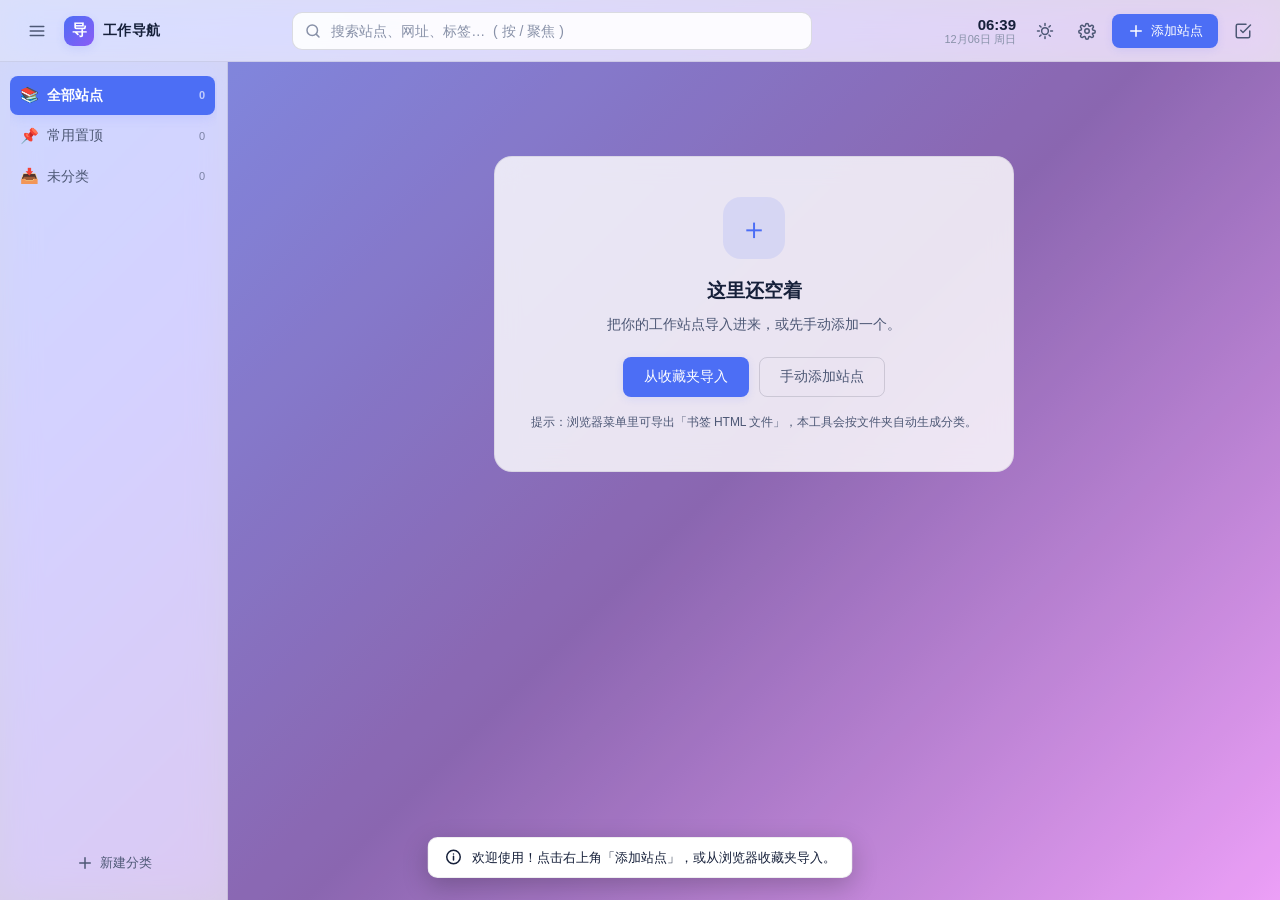
==== index.html @ 8927695c "Initial commit: 工作导航 v1.1（拖拽排序 / 标签 / 多选 / 回收站 / 只读快照 / 背景轮播）" ====
<!DOCTYPE html>
<html data-theme="light" lang="zh-CN">
<head>
<meta charset="UTF-8">
<meta content="width=device-width, initial-scale=1.0" name="viewport">
<meta content="工作导航 · 纯本地的个人工作网址导航页：卡片式收藏、收藏夹导入、拼音搜索、自定义壁纸，数据只存在你自己的浏览器里。" name="description">
<meta content="#667eea" name="theme-color">
<meta content="website" property="og:type">
<meta content="工作导航 · 你的工作站点桌面" property="og:title">
<meta content="把 OA、GitLab、监控大盘、内部 Wiki 收进一个页面，支持收藏夹导入、拼音搜索与自定义壁纸。" property="og:description">
<meta content="summary" name="twitter:card">
<link href="assets/favicon.svg" rel="icon" type="image/svg+xml">
<link href="assets/favicon.svg" rel="apple-touch-icon">
<link href="manifest.webmanifest" rel="manifest">
<title>工作导航</title>
<link href="assets/css/base.css" rel="stylesheet">
<link href="assets/css/layout.css" rel="stylesheet">
<link href="assets/css/components.css" rel="stylesheet">
</head>
<body>

<!-- ===== 背景层 ===== -->
<div class="bg-layer" id="bgLayer">
  <div class="bg-overlay" id="bgOverlay"></div>
</div>

<!-- ===== 顶栏 ===== -->
<header class="topbar">
  <div class="topbar-left">
    <button aria-label="展开分类" class="icon-btn only-mobile" id="btnSidebarToggle" title="展开分类">
      <svg class="ico" viewBox="0 0 24 24"><path d="M3 6h18M3 12h18M3 18h18"/></svg>
    </button>
    <div class="brand">
      <span class="brand-mark">导</span>
      <span class="brand-text">工作导航</span>
    </div>
  </div>

  <div class="topbar-center">
    <div class="search-wrap">
      <svg class="ico search-ico" viewBox="0 0 24 24"><circle cx="11" cy="11" r="7"/><path d="M20 20l-3.5-3.5"/></svg>
      <input autocomplete="off" class="search-input" id="searchInput" placeholder="搜索站点、网址、标签…  ( 按 / 聚焦 )" spellcheck="false" type="text">
      <button class="icon-btn search-clear" hidden id="btnSearchClear" title="清空">
        <svg class="ico" viewBox="0 0 24 24"><path d="M6 6l12 12M18 6L6 18"/></svg>
      </button>
    </div>
  </div>

  <div class="topbar-right">
    <div class="clock" id="clock" title="当前时间">
      <span class="clock-time" id="clockTime">--:--</span>
      <span class="clock-date" id="clockDate">----</span>
    </div>
    <button class="icon-btn" id="btnTheme" title="切换主题">
      <svg class="ico ico-sun" viewBox="0 0 24 24"><circle cx="12" cy="12" r="4.5"/><path d="M12 2v2.5M12 19.5V22M2 12h2.5M19.5 12H22M4.9 4.9l1.8 1.8M17.3 17.3l1.8 1.8M19.1 4.9l-1.8 1.8M6.7 17.3l-1.8 1.8"/></svg>
      <svg class="ico ico-moon" viewBox="0 0 24 24"><path d="M20 14.5A8.5 8.5 0 0 1 9.5 4a8.5 8.5 0 1 0 10.5 10.5z"/></svg>
    </button>
    <button class="icon-btn" id="btnSettings" title="设置">
      <svg class="ico" viewBox="0 0 24 24"><circle cx="12" cy="12" r="3"/><path d="M19.4 15a1.7 1.7 0 0 0 .3 1.9l.1.1a2 2 0 1 1-2.8 2.8l-.1-.1a1.7 1.7 0 0 0-2.9 1.2 2 2 0 1 1-4 0 1.7 1.7 0 0 0-2.9-1.2l-.1.1a2 2 0 1 1-2.8-2.8l.1-.1A1.7 1.7 0 0 0 3 15a2 2 0 1 1 0-4 1.7 1.7 0 0 0 1.2-2.9l-.1-.1a2 2 0 1 1 2.8-2.8l.1.1A1.7 1.7 0 0 0 10 4.1a2 2 0 1 1 4 0 1.7 1.7 0 0 0 2.9 1.2l.1-.1a2 2 0 1 1 2.8 2.8l-.1.1A1.7 1.7 0 0 0 21 11a2 2 0 1 1 0 4z"/></svg>
    </button>
    <button class="btn btn-primary" id="btnAddSite">
      <svg class="ico" viewBox="0 0 24 24"><path d="M12 5v14M5 12h14"/></svg>
      <span>添加站点</span>
    </button>
    <button class="icon-btn" id="btnSelectMode" title="多选 / 批量操作">
      <svg class="ico" viewBox="0 0 24 24"><path d="M9 11l3 3L22 4"/><path d="M21 12v7a2 2 0 0 1-2 2H5a2 2 0 0 1-2-2V5a2 2 0 0 1 2-2h11"/></svg>
    </button>
    <span class="readonly-badge" hidden id="readonlyBadge">只读快照</span>
  </div>
</header>

<!-- ===== 主体 ===== -->
<div class="shell">
  <aside class="sidebar" id="sidebar">
    <nav class="cat-list" id="catList"></nav>
    <div class="sidebar-foot">
      <button class="btn btn-ghost btn-block" id="btnAddCategory">
        <svg class="ico" viewBox="0 0 24 24"><path d="M12 5v14M5 12h14"/></svg>
        <span>新建分类</span>
      </button>
    </div>
  </aside>

  <div class="sidebar-mask" hidden id="sidebarMask"></div>

  <main class="content" id="content">
    <div class="board" id="board"></div>
    <div class="empty-state" hidden id="emptyState">
      <div class="empty-illus">＋</div>
      <h2>这里还空着</h2>
      <p>把你的工作站点导入进来，或先手动添加一个。</p>
      <div class="empty-actions">
        <button class="btn btn-primary btn-lg" id="btnEmptyImport">从收藏夹导入</button>
        <button class="btn btn-outline btn-lg" id="btnEmptyAdd">手动添加站点</button>
      </div>
      <p class="empty-tip">提示：浏览器菜单里可导出「书签 HTML 文件」，本工具会按文件夹自动生成分类。</p>
    </div>
  </main>
</div>

<!-- ===== 站点编辑弹窗 ===== -->
<div class="modal" hidden id="siteModal">
  <div class="modal-mask" data-close></div>
  <div class="modal-panel">
    <div class="modal-head">
      <h3 id="siteModalTitle">添加站点</h3>
      <button class="icon-btn" data-close title="关闭">
        <svg class="ico" viewBox="0 0 24 24"><path d="M6 6l12 12M18 6L6 18"/></svg>
      </button>
    </div>
    <div class="modal-body">
      <form class="form" id="siteForm" novalidate>
        <input id="fSiteId" type="hidden">
        <div class="form-row">
          <label class="field">
            <span class="field-label">站点名称 <b class="req">*</b></span>
            <input autocomplete="off" id="fName" maxlength="30" placeholder="例如：公司 OA" type="text">
            <span class="field-err" id="errName"></span>
          </label>
        </div>
        <div class="form-row">
          <label class="field">
            <span class="field-label">网址 <b class="req">*</b></span>
            <input autocomplete="off" id="fUrl" placeholder="https://oa.example.com" spellcheck="false" type="text">
            <span class="field-err" id="errUrl"></span>
          </label>
        </div>
        <div class="form-row form-row-2">
          <label class="field">
            <span class="field-label">归属分类</span>
            <select id="fCategory"></select>
          </label>
          <label class="field">
            <span class="field-label">打开方式</span>
            <select id="fOpenIn">
              <option value="default">跟随全局设置</option>
              <option value="new">新标签页</option>
              <option value="self">当前页</option>
            </select>
          </label>
        </div>
        <div class="form-row">
          <label class="field">
            <span class="field-label">描述 <i class="opt">(选填)</i></span>
            <input autocomplete="off" id="fDesc" maxlength="60" placeholder="一句话说明这个站点用来做什么" type="text">
          </label>
        </div>
        <div class="form-row">
          <label class="field">
            <span class="field-label">图标地址 <i class="opt">(选填，留空自动获取)</i></span>
            <input autocomplete="off" id="fIcon" placeholder="https://…/favicon.ico" spellcheck="false" type="text">
          </label>
        </div>
        <div class="form-row">
          <label class="field">
            <span class="field-label">标签 <i class="opt">(选填，逗号分隔)</i></span>
            <input autocomplete="off" id="fTags" placeholder="常用, 内网" type="text">
          </label>
        </div>
        <div class="form-row form-row-inline">
          <label class="switch">
            <input id="fPinned" type="checkbox">
            <span class="switch-track"><span class="switch-thumb"></span></span>
            <span class="switch-label">置顶显示</span>
          </label>
        </div>
      </form>

      <aside class="preview-pane">
        <div class="preview-title">实时预览</div>
        <div class="site-card is-preview" id="previewCard">
          <div class="card-icon" id="previewIcon"></div>
          <div class="card-main">
            <div class="card-name" id="previewName">站点名称</div>
            <div class="card-desc" id="previewDesc">站点描述</div>
          </div>
        </div>
      </aside>
    </div>
    <div class="modal-foot">
      <button class="btn btn-ghost" id="btnSaveAndNew">保存并继续添加</button>
      <div class="foot-right">
        <button class="btn btn-outline" data-close>取消</button>
        <button class="btn btn-primary" id="btnSaveSite">保存</button>
      </div>
    </div>
  </div>
</div>

<!-- ===== 导入向导弹窗 ===== -->
<div class="modal" hidden id="importModal">
  <div class="modal-mask" data-close></div>
  <div class="modal-panel modal-wide">
    <div class="modal-head">
      <h3>从浏览器收藏夹导入</h3>
      <button class="icon-btn" data-close title="关闭">
        <svg class="ico" viewBox="0 0 24 24"><path d="M6 6l12 12M18 6L6 18"/></svg>
      </button>
    </div>
    <div class="modal-body">
      <ol class="steps" id="importSteps">
        <li class="step is-active" data-step="1"><span class="step-no">1</span><span>选择文件</span></li>
        <li class="step" data-step="2"><span class="step-no">2</span><span>预览结果</span></li>
        <li class="step" data-step="3"><span class="step-no">3</span><span>确认导入</span></li>
      </ol>

      <!-- 步骤 1 -->
      <section class="step-pane" data-pane="1">
        <div class="dropzone" id="dropzone">
          <svg class="ico drop-ico" viewBox="0 0 24 24"><path d="M12 16V4M7 9l5-5 5 5M4 17v2a2 2 0 0 0 2 2h12a2 2 0 0 0 2-2v-2"/></svg>
          <p class="drop-title">把书签 HTML 文件拖到这里，或点击选择</p>
          <p class="drop-sub">支持 Chrome / Edge / Firefox / 360 导出的书签文件</p>
          <input accept=".html,.htm,text/html" hidden id="fileInput" type="file">
        </div>
        <details class="howto">
          <summary>各浏览器如何导出书签？</summary>
          <table class="mini-table">
            <tr><td>Chrome</td><td>书签管理器（Ctrl+Shift+O）→ 右上角 ⋮ → 导出书签</td></tr>
            <tr><td>Edge</td><td>收藏夹（Ctrl+Shift+O）→ 右上角 … → 导出收藏夹</td></tr>
            <tr><td>Firefox</td><td>书签库（Ctrl+Shift+O）→ 导入和备份 → 导出书签到 HTML</td></tr>
            <tr><td>360 浏览器</td><td>收藏夹 → 管理收藏夹 → 导出</td></tr>
          </table>
          <p class="note-warn">注：Safari 导出的为 plist 格式，暂不支持。</p>
        </details>
        <p class="note-err" hidden id="importErr"></p>
      </section>

      <!-- 步骤 2 -->
      <section class="step-pane" data-pane="2" hidden>
        <div class="stat-row" id="importStats"></div>
        <div class="tree-wrap">
          <div class="tree-head">
            <label class="check">
              <input checked id="checkAllCats" type="checkbox">
              <span>全选 / 全不选</span>
            </label>
            <span class="tree-hint">取消勾选的分类不会被导入</span>
          </div>
          <ul class="tree" id="importTree"></ul>
        </div>
      </section>

      <!-- 步骤 3 -->
      <section class="step-pane" data-pane="3" hidden>
        <div class="mode-group" id="modeGroup">
          <label class="mode-card">
            <input checked name="importMode" type="radio" value="merge">
            <div class="mode-body">
              <div class="mode-title">智能合并 <span class="badge-rec">推荐</span></div>
              <div class="mode-desc">已存在的网址跳过，新网址追加到对应分类，同名分类自动合并</div>
            </div>
          </label>
          <label class="mode-card">
            <input name="importMode" type="radio" value="newonly">
            <div class="mode-body">
              <div class="mode-title">仅新增</div>
              <div class="mode-desc">只导入本地没有的网址，不重复创建同名分类</div>
            </div>
          </label>
          <label class="mode-card is-danger">
            <input name="importMode" type="radio" value="replace">
            <div class="mode-body">
              <div class="mode-title">全量覆盖 <span class="badge-danger">高危</span></div>
              <div class="mode-desc">清空现有全部分类与站点后再导入，操作不可撤销</div>
            </div>
          </label>
        </div>
        <div class="confirm-warn" hidden id="replaceWarn">
          确定要清空当前的站点与分类吗？建议先到「设置 → 数据」导出备份。
        </div>
        <div class="stat-row result-row" hidden id="importResult"></div>
      </section>
    </div>
    <div class="modal-foot">
      <span class="foot-note" id="importFootNote"></span>
      <div class="foot-right">
        <button class="btn btn-outline" hidden id="btnImportBack">上一步</button>
        <button class="btn btn-primary" id="btnImportNext">下一步</button>
      </div>
    </div>
  </div>
</div>

<!-- ===== 设置抽屉 ===== -->
<div class="drawer" hidden id="settingsDrawer">
  <div class="drawer-mask" data-close></div>
  <aside class="drawer-panel">
    <div class="drawer-head">
      <h3>设置</h3>
      <button class="icon-btn" data-close title="关闭">
        <svg class="ico" viewBox="0 0 24 24"><path d="M6 6l12 12M18 6L6 18"/></svg>
      </button>
    </div>
    <div class="tabs" id="settingsTabs">
      <button class="tab is-active" data-tab="appearance">外观</button>
      <button class="tab" data-tab="background">背景</button>
      <button class="tab" data-tab="layout">布局</button>
      <button class="tab" data-tab="behavior">行为</button>
      <button class="tab" data-tab="data">数据</button>
    </div>
    <div class="drawer-body">

      <section class="tab-pane is-active" data-pane="appearance">
        <div class="setting-group">
          <div class="setting-title">主题模式</div>
          <div class="seg" id="segTheme">
            <button data-val="auto">跟随系统</button>
            <button data-val="light">亮色</button>
            <button data-val="dark">暗色</button>
          </div>
        </div>
      </section>

      <section class="tab-pane" data-pane="background">
        <div class="setting-group">
          <div class="setting-title">背景类型</div>
          <div class="seg seg-wrap" id="segBgType">
            <button data-val="preset">预设壁纸</button>
            <button data-val="gradient">渐变</button>
            <button data-val="color">纯色</button>
            <button data-val="upload">本地上传</button>
            <button data-val="url">图片链接</button>
            <button data-val="none">无背景</button>
          </div>
        </div>

        <div class="setting-group" id="panePreset">
          <div class="setting-title">选择壁纸</div>
          <div class="wallpaper-grid" id="wallpaperGrid"></div>
        </div>

        <div class="setting-group" hidden id="paneGradient">
          <div class="setting-title">渐变配色</div>
          <div class="preset-swatches" id="gradientSwatches"></div>
          <div class="row-2">
            <label class="field-inline"><span>起始色</span><input id="gradFrom" type="color" value="#667eea"></label>
            <label class="field-inline"><span>结束色</span><input id="gradTo" type="color" value="#764ba2"></label>
          </div>
          <label class="field"><span class="field-label">角度 <b id="gradAngleVal">135</b>°</span>
            <input id="gradAngle" max="360" min="0" type="range" value="135">
          </label>
        </div>

        <div class="setting-group" hidden id="paneColor">
          <div class="setting-title">背景颜色</div>
          <div class="preset-swatches" id="colorSwatches"></div>
          <label class="field-inline"><span>自定义</span><input id="bgColor" type="color" value="#1e1e2e"></label>
        </div>

        <div class="setting-group" hidden id="paneUpload">
          <div class="setting-title">本地图片</div>
          <p class="note-sub">图片会先在本地压缩后保存，不会上传到任何服务器。</p>
          <button class="btn btn-outline btn-block" id="btnPickImage">选择本机图片（jpg / png / webp）</button>
          <input accept="image/*" hidden id="imageInput" type="file">
          <div class="thumb-list" id="uploadedThumbs"></div>
          <p class="note-sub" id="uploadHint"></p>
        </div>

        <div class="setting-group" hidden id="paneUrl">
          <div class="setting-title">图片链接</div>
          <input class="text-input" id="bgUrl" placeholder="https://…/wallpaper.jpg" type="text">
          <button class="btn btn-outline btn-block" id="btnApplyUrl">应用这个链接</button>
          <p class="note-sub">图片由第三方提供，可能因跨域或失效而无法显示。</p>
        </div>

        <div class="setting-group">
          <div class="setting-title">显示调节</div>
          <label class="field">
            <span class="field-label">模糊程度 <b id="blurVal">0</b> px</span>
            <input id="bgBlur" max="20" min="0" type="range" value="0">
          </label>
          <label class="field">
            <span class="field-label">遮罩浓度 <b id="overlayVal">15</b>%</span>
            <input id="bgOverlayRange" max="80" min="0" type="range" value="15">
          </label>
          <label class="field">
            <span class="field-label">填充方式</span>
            <select id="bgFit">
              <option value="cover">铺满裁切 (cover)</option>
              <option value="contain">完整显示 (contain)</option>
              <option value="repeat">平铺 (repeat)</option>
            </select>
          </label>
          <label class="switch">
            <input checked id="autoThemeColor" type="checkbox">
            <span class="switch-track"><span class="switch-thumb"></span></span>
            <span class="switch-label">从背景图提取主色，用于卡片描边与按钮</span>
          </label>
        </div>

        <div class="setting-group">
          <div class="setting-title">壁纸轮播</div>
          <label class="switch">
            <input id="bgRotate" type="checkbox">
            <span class="switch-track"><span class="switch-thumb"></span></span>
            <span class="switch-label">每隔一段时间自动切换预设壁纸</span>
          </label>
          <label class="field-inline" style="margin-top:10px">
            <span>间隔</span>
            <select class="text-input" id="bgRotateMin" style="width:auto; min-width:110px">
              <option value="1">1 分钟</option>
              <option selected value="5">5 分钟</option>
              <option value="10">10 分钟</option>
              <option value="30">30 分钟</option>
              <option value="60">1 小时</option>
            </select>
          </label>
        </div>
      </section>

      <section class="tab-pane" data-pane="layout">
        <div class="setting-group">
          <div class="setting-title">排序方式</div>
          <div class="seg seg-wrap" id="segSortMode">
            <button data-val="manual">手动排序</button>
            <button data-val="name">名称</button>
            <button data-val="clicks">访问量</button>
            <button data-val="recent">最近访问</button>
          </div>
          <p class="note-sub">选「手动排序」才能拖动卡片调整顺序；其它模式按规则自动排。</p>
        </div>
        <div class="setting-group">
          <div class="setting-title">每行卡片数</div>
          <div class="seg seg-wrap" id="segColumns">
            <button data-val="auto">自动</button>
            <button data-val="3">3</button>
            <button data-val="4">4</button>
            <button data-val="5">5</button>
            <button data-val="6">6</button>
          </div>
        </div>
        <div class="setting-group">
          <div class="setting-title">卡片尺寸</div>
          <div class="seg" id="segCardSize">
            <button data-val="small">小</button>
            <button data-val="medium">中</button>
            <button data-val="large">大</button>
          </div>
        </div>
        <div class="setting-group">
          <label class="switch">
            <input checked id="showDesc" type="checkbox">
            <span class="switch-track"><span class="switch-thumb"></span></span>
            <span class="switch-label">显示站点描述</span>
          </label>
          <label class="switch" style="margin-top:10px">
            <input id="showTags" type="checkbox">
            <span class="switch-track"><span class="switch-thumb"></span></span>
            <span class="switch-label">在卡片上显示标签（点击标签即筛选）</span>
          </label>
        </div>
      </section>

      <section class="tab-pane" data-pane="behavior">
        <div class="setting-group">
          <div class="setting-title">默认打开方式</div>
          <div class="seg" id="segOpenIn">
            <button data-val="new">新标签页</button>
            <button data-val="self">当前页</button>
          </div>
        </div>
        <div class="setting-group">
          <label class="switch">
            <input checked id="showClock" type="checkbox">
            <span class="switch-track"><span class="switch-thumb"></span></span>
            <span class="switch-label">在顶栏显示时间</span>
          </label>
          <label class="switch">
            <input id="allowFaviconFetch" type="checkbox">
            <span class="switch-track"><span class="switch-thumb"></span></span>
            <span class="switch-label">联网抓取站点图标（会向第三方域名发起请求）</span>
          </label>
          <p class="note-sub">关闭时仅使用本地图标或首字母色块，保证全程离线、不外发任何数据。</p>
        </div>
        <div class="setting-group">
          <div class="setting-title">站内搜不到时，跳转搜索引擎</div>
          <label class="field-inline">
            <span>默认引擎</span>
            <select class="text-input" id="searchEngine" style="width:auto; min-width:120px">
              <option value="baidu">百度</option>
              <option value="bing">必应</option>
              <option value="google">Google</option>
            </select>
          </label>
          <p class="note-sub">只在点「没有找到匹配的站点」里的按钮时才跳转，不会自动发请求。</p>
        </div>
      </section>

      <section class="tab-pane" data-pane="data">
        <div class="setting-group">
          <div class="setting-title">备份与恢复</div>
          <p class="note-sub">数据保存在本浏览器中。清理浏览器数据、更换电脑或浏览器都会导致数据丢失，请定期导出备份。</p>
          <button class="btn btn-primary btn-block" id="btnExport">导出 JSON 备份</button>
          <button class="btn btn-outline btn-block" id="btnImportJson">导入 JSON 备份</button>
          <input accept=".json,application/json" hidden id="jsonInput" type="file">
          <button class="btn btn-outline btn-block" id="btnRollback">回滚到上一次修改前</button>
          <p class="note-sub" id="rollbackHint"></p>
        </div>
        <div class="setting-group">
          <div class="setting-title">分享给同事（只读快照）</div>
          <p class="note-sub">把当前的站点数据烤进一个独立的 HTML 文件，别人打开就能看，但改不了。适合发到群里或放进共享盘。</p>
          <button class="btn btn-primary btn-block" id="btnSnapshot">导出只读快照 HTML</button>
        </div>
        <div class="setting-group">
          <div class="setting-title">统计</div>
          <div class="stat-mini" id="dataStats"></div>
          <button class="btn btn-outline btn-block" id="btnStats" style="margin-top:10px">查看访问统计</button>
        </div>
        <div class="setting-group">
          <div class="setting-title">回收站</div>
          <p class="note-sub" id="trashHint">回收站是空的。</p>
          <div class="trash-list" id="trashList"></div>
          <button class="btn btn-outline btn-block" id="btnEmptyTrash" style="margin-top:10px">清空回收站</button>
        </div>
        <div class="setting-group is-danger">
          <div class="setting-title">危险操作</div>
          <button class="btn btn-danger btn-block" id="btnClearAll">清空所有数据</button>
        </div>
      </section>

    </div>
  </aside>
</div>

<!-- ===== 右键菜单 ===== -->
<div class="context-menu" hidden id="contextMenu">
  <button data-act="open">打开</button>
  <button data-act="opennew">在新标签页打开</button>
  <button data-act="copy">复制链接</button>
  <button data-act="pin">置顶 / 取消置顶</button>
  <button data-act="edit">编辑</button>
  <button class="is-danger" data-act="delete">删除</button>
</div>

<!-- ===== 确认对话框 ===== -->
<div class="modal" hidden id="confirmModal">
  <div class="modal-mask" data-close></div>
  <div class="modal-panel modal-sm">
    <div class="modal-head"><h3 id="confirmTitle">确认操作</h3></div>
    <div class="modal-body"><p class="confirm-text" id="confirmText"></p></div>
    <div class="modal-foot">
      <div class="foot-right">
        <button class="btn btn-outline" data-close>取消</button>
        <button class="btn btn-danger" id="confirmOk">确定</button>
      </div>
    </div>
  </div>
</div>

<!-- ===== 访问统计 ===== -->
<div class="modal" hidden id="statsModal">
  <div class="modal-mask" data-close></div>
  <div class="modal-panel modal-wide">
    <div class="modal-head">
      <h3>访问统计</h3>
      <button class="icon-btn" data-close title="关闭">
        <svg class="ico" viewBox="0 0 24 24"><path d="M6 6l12 12M18 6L6 18"/></svg>
      </button>
    </div>
    <div class="modal-body">
      <div id="statsPanel"></div>
    </div>
  </div>
</div>

<!-- ===== 多选工具条 ===== -->
<div class="select-bar" hidden id="selectBar">
  <span class="sel-count" id="selCount">已选 0 个</span>
  <button class="btn btn-ghost btn-sm" id="selAll">全选</button>
  <select class="text-input select-sm" id="selCategory"></select>
  <button class="btn btn-ghost btn-sm" id="selMove">移动</button>
  <button class="btn btn-ghost btn-sm" id="selPin">置顶</button>
  <button class="btn btn-ghost btn-sm is-danger" id="selDelete">删除</button>
  <button class="btn btn-outline btn-sm" id="selExit">退出</button>
</div>

<!-- ===== Toast ===== -->
<div class="toast-wrap" id="toastWrap"></div>

<script defer src="assets/js/utils.js"></script>
<script defer src="assets/js/storage.js"></script>
<script defer src="assets/js/store.js"></script>
<script defer src="assets/js/pinyin.js"></script>
<script defer src="assets/js/background.js"></script>
<script defer src="assets/js/bookmark.js"></script>
<script defer src="assets/js/render.js"></script>
<script defer src="assets/js/app.js"></script>
</body>
</html>
---- assets/css/base.css ----
/* ============================================================
   base.css — 变量体系 / 主题 / 重置
   ============================================================ */

/* ---------- 亮色主题（默认） ---------- */
:root {
  --bg: #f4f6fb;
  --bg-elevated: #ffffff;

  --card-bg: rgba(255, 255, 255, 0.82);
  --card-bg-hover: rgba(255, 255, 255, 0.95);
  --card-border: rgba(15, 23, 42, 0.07);
  --card-border-hover: rgba(76, 110, 245, 0.35);
  --card-shadow: 0 4px 16px rgba(15, 23, 42, 0.07);
  --card-shadow-hover: 0 10px 28px rgba(15, 23, 42, 0.13);

  --sidebar-bg: rgba(255, 255, 255, 0.66);
  --topbar-bg: rgba(255, 255, 255, 0.72);

  --text: #16203a;
  --text-2: #4d5875;
  --text-3: #8891a8;

  --accent: #4c6ef5;
  --accent-soft: rgba(76, 110, 245, 0.12);
  --accent-text: #ffffff;

  --danger: #e5484d;
  --danger-soft: rgba(229, 72, 77, 0.1);
  --success: #30a46c;
  --warn: #d97706;
  --warn-soft: rgba(217, 119, 6, 0.1);

  --divider: rgba(15, 23, 42, 0.08);
  --input-bg: rgba(255, 255, 255, 0.9);
  --input-border: rgba(15, 23, 42, 0.14);

  --overlay-color: 255, 255, 255;
  --blur-amount: 12px;

  --r-card: 12px;
  --r-btn: 8px;
  --r-sm: 6px;

  --sp: 8px;
  --topbar-h: 62px;
  --sidebar-w: 228px;

  --ease: cubic-bezier(0.4, 0, 0.2, 1);
  --trans: all 0.2s var(--ease);

  --font: -apple-system, BlinkMacSystemFont, "Segoe UI", "PingFang SC",
    "Hiragino Sans GB", "Microsoft YaHei", "Helvetica Neue", Arial, sans-serif;
}

/* ---------- 暗色主题 ---------- */
[data-theme="dark"] {
  --bg: #0f1424;
  --bg-elevated: #1a2135;

  --card-bg: rgba(30, 38, 60, 0.72);
  --card-bg-hover: rgba(40, 50, 78, 0.88);
  --card-border: rgba(255, 255, 255, 0.08);
  --card-border-hover: rgba(110, 140, 255, 0.45);
  --card-shadow: 0 4px 16px rgba(0, 0, 0, 0.3);
  --card-shadow-hover: 0 10px 28px rgba(0, 0, 0, 0.45);

  --sidebar-bg: rgba(22, 29, 48, 0.7);
  --topbar-bg: rgba(18, 24, 40, 0.75);

  --text: #eef1f8;
  --text-2: #a7b0c8;
  --text-3: #6f7893;

  --accent: #6e8cff;
  --accent-soft: rgba(110, 140, 255, 0.16);
  --accent-text: #ffffff;

  --danger: #ff6b6f;
  --danger-soft: rgba(255, 107, 111, 0.14);
  --success: #4ade80;
  --warn: #fbbf24;
  --warn-soft: rgba(251, 191, 36, 0.13);

  --divider: rgba(255, 255, 255, 0.09);
  --input-bg: rgba(12, 17, 30, 0.6);
  --input-border: rgba(255, 255, 255, 0.14);

  --overlay-color: 0, 0, 0;
}

/* ---------- 重置 ---------- */
* { box-sizing: border-box; }

html, body {
  margin: 0;
  padding: 0;
  height: 100%;
}

body {
  font-family: var(--font);
  font-size: 14px;
  line-height: 1.5;
  color: var(--text);
  background: var(--bg);
  -webkit-font-smoothing: antialiased;
  overflow: hidden;
}

h1, h2, h3, h4, p, ul, ol, figure { margin: 0; padding: 0; }
ul, ol { list-style: none; }
a { color: inherit; text-decoration: none; }

button, input, select, textarea {
  font-family: inherit;
  font-size: inherit;
  color: inherit;
}

button { cursor: pointer; border: none; background: none; }

/* ---------- 图标 ---------- */
.ico {
  width: 18px;
  height: 18px;
  fill: none;
  stroke: currentColor;
  stroke-width: 2;
  stroke-linecap: round;
  stroke-linejoin: round;
  flex: none;
}

/* ---------- 滚动条 ---------- */
* {
  scrollbar-width: thin;
  scrollbar-color: var(--text-3) transparent;
}
*::-webkit-scrollbar { width: 8px; height: 8px; }
*::-webkit-scrollbar-track { background: transparent; }
*::-webkit-scrollbar-thumb {
  background: rgba(128, 128, 140, 0.35);
  border-radius: 99px;
}
*::-webkit-scrollbar-thumb:hover { background: rgba(128, 128, 140, 0.6); }

/* ---------- 通用工具类 ---------- */
[hidden] { display: none !important; }

.only-mobile { display: none; }

@media (max-width: 1023px) {
  .only-mobile { display: inline-flex; align-items: center; justify-content: center; }
}

/* 选区颜色 */
::selection { background: var(--accent-soft); }

/* 焦点可见性（键盘导航） */
:focus-visible {
  outline: 2px solid var(--accent);
  outline-offset: 2px;
  border-radius: 4px;
}
---- assets/css/layout.css ----
/* ============================================================
   layout.css — 背景层 / 顶栏 / 侧栏 / 内容区 / 卡片网格
   ============================================================ */

/* ---------- 背景层 ---------- */
.bg-layer {
  position: fixed;
  inset: 0;
  z-index: 0;
  background-color: var(--bg);
  background-size: cover;
  background-position: center;
  background-repeat: no-repeat;
  transition: opacity 0.4s var(--ease);
}

/* 模糊通过独立的伪层实现，避免影响页面内容 */
.bg-layer::before {
  content: "";
  position: absolute;
  inset: 0;
  background: inherit;
  filter: blur(var(--bg-blur, 0px));
  transform: scale(1.06); /* 消除模糊边缘白边 */
  pointer-events: none;
}

.bg-overlay {
  position: absolute;
  inset: 0;
  background: rgba(var(--overlay-color), var(--bg-overlay, 0.15));
  transition: background 0.3s var(--ease);
}

/* ---------- 顶栏 ---------- */
.topbar {
  position: relative;
  z-index: 20;
  height: var(--topbar-h);
  display: flex;
  align-items: center;
  gap: 16px;
  padding: 0 20px;
  background: var(--topbar-bg);
  backdrop-filter: blur(18px) saturate(160%);
  -webkit-backdrop-filter: blur(18px) saturate(160%);
  border-bottom: 1px solid var(--divider);
}

.topbar-left { display: flex; align-items: center; gap: 10px; flex: none; }
.topbar-center { flex: 1; display: flex; justify-content: center; min-width: 0; }
.topbar-right { display: flex; align-items: center; gap: 8px; flex: none; }

.brand { display: flex; align-items: center; gap: 9px; user-select: none; }

.brand-mark {
  width: 30px; height: 30px;
  display: grid; place-items: center;
  border-radius: 9px;
  background: linear-gradient(135deg, var(--accent), #8b5cf6);
  color: #fff;
  font-weight: 700;
  font-size: 15px;
  box-shadow: 0 3px 10px var(--accent-soft);
}

.brand-text { font-weight: 650; letter-spacing: 0.3px; white-space: nowrap; }

/* 搜索框 */
.search-wrap {
  position: relative;
  width: min(520px, 100%);
  display: flex;
  align-items: center;
}

.search-ico {
  position: absolute;
  left: 12px;
  color: var(--text-3);
  pointer-events: none;
}

.search-input {
  width: 100%;
  height: 38px;
  padding: 0 38px 0 38px;
  border-radius: 10px;
  border: 1px solid var(--input-border);
  background: var(--input-bg);
  color: var(--text);
  transition: var(--trans);
}

.search-input::placeholder { color: var(--text-3); }

.search-input:focus {
  outline: none;
  border-color: var(--accent);
  box-shadow: 0 0 0 3px var(--accent-soft);
  background: var(--bg-elevated);
}

.search-clear { position: absolute; right: 6px; width: 26px; height: 26px; }

/* 时钟 */
.clock {
  display: flex;
  flex-direction: column;
  align-items: flex-end;
  line-height: 1.15;
  margin-right: 4px;
  user-select: none;
}
.clock-time { font-size: 15px; font-weight: 650; font-variant-numeric: tabular-nums; }
.clock-date { font-size: 11px; color: var(--text-3); }

/* ---------- 主体布局 ---------- */
.shell {
  position: relative;
  z-index: 10;
  display: flex;
  height: calc(100vh - var(--topbar-h));
}

/* ---------- 侧栏 ---------- */
.sidebar {
  width: var(--sidebar-w);
  flex: none;
  display: flex;
  flex-direction: column;
  padding: 14px 10px 12px;
  background: var(--sidebar-bg);
  backdrop-filter: blur(18px) saturate(160%);
  -webkit-backdrop-filter: blur(18px) saturate(160%);
  border-right: 1px solid var(--divider);
  overflow: hidden;
}

.cat-list {
  flex: 1;
  overflow-y: auto;
  overflow-x: hidden;
  padding-right: 2px;
}

.sidebar-foot { flex: none; padding-top: 10px; }

/* 分类项 */
.cat-item {
  position: relative;
  display: flex;
  align-items: center;
  gap: 9px;
  padding: 8px 10px;
  margin-bottom: 2px;
  border-radius: var(--r-btn);
  color: var(--text-2);
  cursor: pointer;
  transition: var(--trans);
  user-select: none;
}

.cat-item:hover { background: var(--accent-soft); color: var(--text); }

.cat-item.is-active {
  background: var(--accent);
  color: var(--accent-text);
  font-weight: 600;
  box-shadow: 0 3px 12px var(--accent-soft);
}

.cat-item .cat-ico { font-size: 15px; width: 18px; text-align: center; flex: none; }
.cat-item .cat-name {
  flex: 1;
  overflow: hidden;
  text-overflow: ellipsis;
  white-space: nowrap;
}
.cat-item .cat-count {
  font-size: 11px;
  opacity: 0.65;
  font-variant-numeric: tabular-nums;
  flex: none;
}
.cat-item .cat-more {
  opacity: 0;
  width: 20px; height: 20px;
  display: grid; place-items: center;
  border-radius: 5px;
  transition: var(--trans);
  flex: none;
}
.cat-item:hover .cat-more { opacity: 0.7; }
.cat-item .cat-more:hover { background: rgba(128, 128, 140, 0.25); opacity: 1; }

/* 二级分类缩进 */
.cat-item.is-sub { padding-left: 26px; font-size: 13px; }

.cat-sep {
  height: 1px;
  margin: 8px 6px;
  background: var(--divider);
}

.cat-sect-title {
  padding: 10px 10px 6px;
  font-size: 11px;
  font-weight: 650;
  letter-spacing: 0.6px;
  color: var(--text-3);
  text-transform: uppercase;
}

.sidebar-mask {
  position: fixed;
  inset: 0;
  z-index: 15;
  background: rgba(0, 0, 0, 0.4);
  backdrop-filter: blur(2px);
}

/* ---------- 内容区 ---------- */
.content {
  flex: 1;
  overflow-y: auto;
  overflow-x: hidden;
  padding: 22px 26px 60px;
  scroll-behavior: smooth;
}

.board { display: flex; flex-direction: column; gap: 26px; }

/* ---------- 分类区块 ---------- */
.section-head {
  display: flex;
  align-items: center;
  gap: 10px;
  margin-bottom: 12px;
}

.section-title {
  display: flex;
  align-items: center;
  gap: 8px;
  font-size: 15px;
  font-weight: 650;
  color: var(--text);
}

.section-title .cat-ico { font-size: 16px; }

.section-count {
  font-size: 12px;
  color: var(--text-3);
  background: var(--accent-soft);
  padding: 1px 8px;
  border-radius: 99px;
  font-variant-numeric: tabular-nums;
}

.section-line {
  flex: 1;
  height: 1px;
  background: var(--divider);
  min-width: 20px;
}

.section-add {
  display: inline-flex;
  align-items: center;
  gap: 4px;
  font-size: 12px;
  color: var(--text-3);
  padding: 4px 9px;
  border-radius: var(--r-sm);
  transition: var(--trans);
  opacity: 0;
}
.section:hover .section-add { opacity: 1; }
.section-add:hover { background: var(--accent-soft); color: var(--accent); }

/* ---------- 卡片网格 ---------- */
.card-grid {
  display: grid;
  grid-template-columns: repeat(var(--cols, 5), minmax(0, 1fr));
  gap: 12px;
}

/* 卡片尺寸档位 */
.board[data-size="small"]  { --card-h: 56px; --card-ico: 32px; --card-fs: 13px; }
.board[data-size="medium"] { --card-h: 66px; --card-ico: 38px; --card-fs: 14px; }
.board[data-size="large"]  { --card-h: 78px; --card-ico: 46px; --card-fs: 15px; }

/* ---------- 站点卡片 ---------- */
.site-card {
  position: relative;
  display: flex;
  align-items: center;
  gap: 11px;
  min-height: var(--card-h, 66px);
  padding: 11px 13px;
  border-radius: var(--r-card);
  background: var(--card-bg);
  border: 1px solid var(--card-border);
  box-shadow: var(--card-shadow);
  backdrop-filter: blur(var(--blur-amount));
  -webkit-backdrop-filter: blur(var(--blur-amount));
  cursor: pointer;
  transition: var(--trans);
  overflow: hidden;
}

.site-card:hover {
  background: var(--card-bg-hover);
  border-color: var(--card-border-hover);
  box-shadow: var(--card-shadow-hover);
  transform: translateY(-2px);
}

.site-card:active { transform: translateY(0); }

/* 左侧主色条 */
.site-card::before {
  content: "";
  position: absolute;
  left: 0; top: 0; bottom: 0;
  width: 3px;
  background: var(--card-accent, var(--accent));
  opacity: 0;
  transition: var(--trans);
}
.site-card:hover::before { opacity: 1; }

/* 置顶标记 */
.site-card.is-pinned::after {
  content: "";
  position: absolute;
  top: 6px; right: 6px;
  width: 5px; height: 5px;
  border-radius: 50%;
  background: var(--accent);
}

.card-icon {
  width: var(--card-ico, 38px);
  height: var(--card-ico, 38px);
  flex: none;
  border-radius: 9px;
  display: grid;
  place-items: center;
  overflow: hidden;
  background: var(--bg-elevated);
  border: 1px solid var(--card-border);
  font-weight: 700;
  font-size: calc(var(--card-fs, 14px) + 1px);
  color: #fff;
  user-select: none;
}

.card-icon img {
  width: 100%;
  height: 100%;
  object-fit: contain;
  display: block;
}

.card-main { min-width: 0; flex: 1; }

.card-name {
  font-size: var(--card-fs, 14px);
  font-weight: 600;
  color: var(--text);
  overflow: hidden;
  text-overflow: ellipsis;
  white-space: nowrap;
}

.card-desc {
  font-size: 11.5px;
  color: var(--text-3);
  overflow: hidden;
  text-overflow: ellipsis;
  white-space: nowrap;
  margin-top: 1px;
}

.board[data-showdesc="false"] .card-desc { display: none; }

/* 搜索高亮 */
.hl {
  background: var(--warn-soft);
  color: var(--warn);
  border-radius: 3px;
  padding: 0 1px;
  font-weight: 700;
}

/* 预览卡片（弹窗内） */
.site-card.is-preview {
  cursor: default;
  box-shadow: none;
  max-width: 100%;
}
.site-card.is-preview:hover { transform: none; }

/* ---------- 空状态 ---------- */
.empty-state {
  max-width: 520px;
  margin: 8vh auto 0;
  text-align: center;
  padding: 40px 28px;
  border-radius: 18px;
  background: var(--card-bg);
  border: 1px solid var(--card-border);
  backdrop-filter: blur(var(--blur-amount));
  -webkit-backdrop-filter: blur(var(--blur-amount));
}

.empty-illus {
  width: 62px; height: 62px;
  margin: 0 auto 18px;
  display: grid; place-items: center;
  border-radius: 18px;
  font-size: 30px;
  font-weight: 300;
  color: var(--accent);
  background: var(--accent-soft);
}

.empty-state h2 { font-size: 19px; margin-bottom: 8px; }
.empty-state p { color: var(--text-2); }

.empty-actions {
  display: flex;
  gap: 10px;
  justify-content: center;
  margin: 22px 0 16px;
  flex-wrap: wrap;
}

.empty-tip { font-size: 12px; color: var(--text-3); }

/* 无搜索结果 */
.no-result {
  text-align: center;
  padding: 60px 20px;
  color: var(--text-2);
}
.no-result h3 { font-size: 17px; margin-bottom: 8px; color: var(--text); }
.no-result .btn { margin-top: 16px; }

/* ---------- 响应式 ---------- */
@media (min-width: 1400px) {
  .card-grid { --cols: var(--cols-xl, 5); }
}

@media (max-width: 1399px) {
  .board { --cols-max: 4; }
}

@media (max-width: 1023px) {
  .sidebar {
    position: fixed;
    top: var(--topbar-h);
    bottom: 0;
    left: 0;
    z-index: 16;
    transform: translateX(-100%);
    transition: transform 0.25s var(--ease);
    background: var(--bg-elevated);
    backdrop-filter: none;
    -webkit-backdrop-filter: none;
  }
  .sidebar.is-open { transform: translateX(0); }
  .content { padding: 18px 16px 60px; }

  .brand-text { display: none; }
  .clock { display: none; }
}

@media (max-width: 767px) {
  :root { --topbar-h: 56px; }
  .topbar { gap: 8px; padding: 0 12px; }
  .btn-primary .btn-label-text { display: none; }
  #btnAddSite span { display: none; }
  #btnAddSite { padding: 0 10px; }
  .search-input { height: 36px; font-size: 13px; }
  .content { padding: 14px 12px 60px; }
  .board { gap: 20px; }
  .empty-actions { flex-direction: column; }
  .empty-actions .btn { width: 100%; }
}
---- assets/css/components.css ----
/* ============================================================
   components.css — 按钮 / 表单 / 弹窗 / 抽屉 / 其他组件
   ============================================================ */

/* ---------- 按钮 ---------- */
.btn {
  display: inline-flex;
  align-items: center;
  justify-content: center;
  gap: 6px;
  height: 34px;
  padding: 0 14px;
  border-radius: var(--r-btn);
  font-size: 13px;
  font-weight: 550;
  white-space: nowrap;
  transition: var(--trans);
  border: 1px solid transparent;
}

.btn:disabled { opacity: 0.45; cursor: not-allowed; }

.btn-primary {
  background: var(--accent);
  color: var(--accent-text);
  box-shadow: 0 2px 8px var(--accent-soft);
}
.btn-primary:hover:not(:disabled) { filter: brightness(1.08); box-shadow: 0 4px 14px var(--accent-soft); }
.btn-primary:active:not(:disabled) { transform: translateY(1px); }

.btn-outline {
  background: transparent;
  border-color: var(--input-border);
  color: var(--text-2);
}
.btn-outline:hover:not(:disabled) { border-color: var(--accent); color: var(--accent); background: var(--accent-soft); }

.btn-ghost { background: transparent; color: var(--text-2); }
.btn-ghost:hover:not(:disabled) { background: var(--accent-soft); color: var(--accent); }

.btn-danger { background: var(--danger); color: #fff; }
.btn-danger:hover:not(:disabled) { filter: brightness(1.08); }

.btn-lg { height: 40px; padding: 0 20px; font-size: 14px; }
.btn-block { width: 100%; margin-bottom: 8px; }

.icon-btn {
  width: 34px;
  height: 34px;
  display: inline-flex;
  align-items: center;
  justify-content: center;
  border-radius: var(--r-btn);
  color: var(--text-2);
  transition: var(--trans);
  flex: none;
}
.icon-btn:hover { background: var(--accent-soft); color: var(--accent); }

/* ---------- 表单 ---------- */
.form { display: flex; flex-direction: column; gap: 14px; }

.form-row { display: flex; gap: 12px; }
.form-row-2 > .field { flex: 1; }
.form-row-inline { align-items: center; }

.field { display: flex; flex-direction: column; gap: 5px; flex: 1; min-width: 0; }

.field-label {
  font-size: 12.5px;
  font-weight: 600;
  color: var(--text-2);
  display: flex;
  align-items: center;
  gap: 4px;
}
.field-label .req { color: var(--danger); }
.field-label .opt { color: var(--text-3); font-style: normal; font-weight: 400; }

.field input[type="text"],
.field select,
.text-input {
  height: 36px;
  padding: 0 11px;
  border-radius: var(--r-btn);
  border: 1px solid var(--input-border);
  background: var(--input-bg);
  color: var(--text);
  transition: var(--trans);
  width: 100%;
}

.field input[type="text"]:focus,
.field select:focus,
.text-input:focus {
  outline: none;
  border-color: var(--accent);
  box-shadow: 0 0 0 3px var(--accent-soft);
}

.field input.is-error { border-color: var(--danger); }
.field input.is-error:focus { box-shadow: 0 0 0 3px var(--danger-soft); }

.field-err {
  font-size: 11.5px;
  color: var(--danger);
  min-height: 0;
}

.text-input { margin-bottom: 8px; }

/* 颜色输入 */
.field-inline {
  display: flex;
  align-items: center;
  gap: 8px;
  font-size: 12.5px;
  color: var(--text-2);
  flex: 1;
}
.field-inline input[type="color"] {
  width: 42px;
  height: 30px;
  padding: 2px;
  border: 1px solid var(--input-border);
  border-radius: var(--r-sm);
  background: var(--input-bg);
  cursor: pointer;
}

.row-2 { display: flex; gap: 12px; margin-bottom: 10px; }

/* 范围滑块 */
input[type="range"] {
  -webkit-appearance: none;
  appearance: none;
  width: 100%;
  height: 4px;
  border-radius: 99px;
  background: var(--accent-soft);
  outline: none;
  cursor: pointer;
}
input[type="range"]::-webkit-slider-thumb {
  -webkit-appearance: none;
  appearance: none;
  width: 15px; height: 15px;
  border-radius: 50%;
  background: var(--accent);
  border: 2px solid var(--bg-elevated);
  box-shadow: 0 1px 5px rgba(0, 0, 0, 0.25);
  cursor: pointer;
}
input[type="range"]::-moz-range-thumb {
  width: 15px; height: 15px;
  border-radius: 50%;
  background: var(--accent);
  border: 2px solid var(--bg-elevated);
  cursor: pointer;
}

/* 开关 */
.switch {
  display: flex;
  align-items: center;
  gap: 9px;
  cursor: pointer;
  font-size: 13px;
  color: var(--text-2);
  user-select: none;
}
.switch input { position: absolute; opacity: 0; pointer-events: none; }

.switch-track {
  position: relative;
  width: 38px; height: 21px;
  border-radius: 99px;
  background: var(--input-border);
  transition: var(--trans);
  flex: none;
}
.switch-thumb {
  position: absolute;
  top: 2px; left: 2px;
  width: 17px; height: 17px;
  border-radius: 50%;
  background: #fff;
  box-shadow: 0 1px 3px rgba(0, 0, 0, 0.25);
  transition: var(--trans);
}
.switch input:checked + .switch-track { background: var(--accent); }
.switch input:checked + .switch-track .switch-thumb { transform: translateX(17px); }
.switch input:focus-visible + .switch-track { box-shadow: 0 0 0 3px var(--accent-soft); }

/* 分段控件 */
.seg {
  display: flex;
  gap: 2px;
  padding: 3px;
  border-radius: 9px;
  background: var(--accent-soft);
  width: fit-content;
  max-width: 100%;
}
.seg-wrap { flex-wrap: wrap; width: 100%; }

.seg button {
  flex: 1;
  height: 28px;
  padding: 0 12px;
  border-radius: 6px;
  font-size: 12.5px;
  color: var(--text-2);
  transition: var(--trans);
  white-space: nowrap;
}
.seg button:hover { color: var(--text); }
.seg button.is-active {
  background: var(--bg-elevated);
  color: var(--accent);
  font-weight: 600;
  box-shadow: 0 1px 4px rgba(0, 0, 0, 0.1);
}

/* ---------- 弹窗 ---------- */
.modal {
  position: fixed;
  inset: 0;
  z-index: 100;
  display: flex;
  align-items: center;
  justify-content: center;
  padding: 24px;
}

.modal-mask {
  position: absolute;
  inset: 0;
  background: rgba(0, 0, 0, 0.42);
  backdrop-filter: blur(4px);
  animation: fadeIn 0.18s var(--ease);
}

.modal-panel {
  position: relative;
  width: min(880px, 100%);
  max-height: min(86vh, 760px);
  display: flex;
  flex-direction: column;
  border-radius: 16px;
  background: var(--bg-elevated);
  border: 1px solid var(--card-border);
  box-shadow: 0 24px 60px rgba(0, 0, 0, 0.3);
  animation: popIn 0.2s var(--ease);
  overflow: hidden;
}

.modal-sm { width: min(430px, 100%); }
.modal-wide { width: min(760px, 100%); }

.modal-head {
  flex: none;
  display: flex;
  align-items: center;
  justify-content: space-between;
  padding: 16px 20px;
  border-bottom: 1px solid var(--divider);
}
.modal-head h3 { font-size: 15.5px; font-weight: 650; }

.modal-body {
  flex: 1;
  overflow-y: auto;
  padding: 20px;
  display: flex;
  gap: 24px;
}

.modal-body > .form { flex: 1; min-width: 0; }
.modal-body > .step-pane { width: 100%; }

.modal-foot {
  flex: none;
  display: flex;
  align-items: center;
  justify-content: space-between;
  gap: 10px;
  padding: 14px 20px;
  border-top: 1px solid var(--divider);
  background: var(--bg);
}
.foot-right { display: flex; gap: 8px; margin-left: auto; }
.foot-note { font-size: 12px; color: var(--text-3); }

@keyframes fadeIn { from { opacity: 0; } to { opacity: 1; } }
@keyframes popIn {
  from { opacity: 0; transform: translateY(12px) scale(0.98); }
  to { opacity: 1; transform: translateY(0) scale(1); }
}

/* 预览面板 */
.preview-pane {
  flex: none;
  width: 236px;
  padding-left: 22px;
  border-left: 1px solid var(--divider);
}
.preview-title {
  font-size: 11px;
  font-weight: 650;
  letter-spacing: 0.6px;
  color: var(--text-3);
  text-transform: uppercase;
  margin-bottom: 12px;
}

/* ---------- 导入向导 ---------- */
.steps {
  display: flex;
  align-items: center;
  gap: 8px;
  padding: 4px 20px 16px;
  border-bottom: 1px solid var(--divider);
  margin: -20px -20px 18px;
}

.step {
  display: flex;
  align-items: center;
  gap: 7px;
  font-size: 12.5px;
  color: var(--text-3);
  padding: 6px 0;
}
.step:not(:last-child)::after {
  content: "→";
  margin-left: 8px;
  color: var(--text-3);
  opacity: 0.5;
}
.step-no {
  width: 21px; height: 21px;
  display: grid; place-items: center;
  border-radius: 50%;
  background: var(--accent-soft);
  font-size: 11.5px;
  font-weight: 650;
  flex: none;
}
.step.is-active { color: var(--accent); font-weight: 650; }
.step.is-active .step-no { background: var(--accent); color: #fff; }
.step.is-done .step-no { background: var(--success); color: #fff; }

.step-pane { width: 100%; }

.dropzone {
  display: flex;
  flex-direction: column;
  align-items: center;
  justify-content: center;
  gap: 6px;
  padding: 40px 20px;
  border: 2px dashed var(--input-border);
  border-radius: 14px;
  background: var(--input-bg);
  cursor: pointer;
  transition: var(--trans);
  text-align: center;
}
.dropzone:hover, .dropzone.is-over {
  border-color: var(--accent);
  background: var(--accent-soft);
}
.drop-ico { width: 34px; height: 34px; color: var(--accent); margin-bottom: 4px; }
.drop-title { font-weight: 600; }
.drop-sub { font-size: 12px; color: var(--text-3); }

.howto { margin-top: 16px; font-size: 12.5px; color: var(--text-2); }
.howto summary { cursor: pointer; color: var(--accent); font-weight: 550; padding: 4px 0; }

.mini-table { width: 100%; border-collapse: collapse; margin-top: 8px; }
.mini-table td { padding: 6px 8px; border-bottom: 1px solid var(--divider); }
.mini-table td:first-child { width: 88px; color: var(--text-3); font-weight: 550; }

.note-sub { font-size: 12px; color: var(--text-3); margin: 6px 0 10px; line-height: 1.55; }
.note-warn { font-size: 12px; color: var(--warn); margin-top: 8px; }
.note-err {
  font-size: 12.5px;
  color: var(--danger);
  background: var(--danger-soft);
  padding: 9px 12px;
  border-radius: var(--r-btn);
  margin-top: 12px;
}

/* 统计条 */
.stat-row {
  display: flex;
  gap: 10px;
  flex-wrap: wrap;
  margin-bottom: 16px;
}
.stat-chip {
  flex: 1;
  min-width: 100px;
  padding: 11px 14px;
  border-radius: var(--r-card);
  background: var(--accent-soft);
  border: 1px solid var(--card-border);
}
.stat-chip .stat-num {
  font-size: 21px;
  font-weight: 700;
  font-variant-numeric: tabular-nums;
  color: var(--accent);
}
.stat-chip .stat-label { font-size: 11.5px; color: var(--text-2); }
.stat-chip.is-muted { background: var(--bg); }
.stat-chip.is-muted .stat-num { color: var(--text-2); }
.stat-chip.is-warn { background: var(--warn-soft); }
.stat-chip.is-warn .stat-num { color: var(--warn); }

/* 分类树（导入预览） */
.tree-wrap {
  max-height: 320px;
  overflow-y: auto;
  border: 1px solid var(--divider);
  border-radius: var(--r-card);
  padding: 10px;
}
.tree-head {
  display: flex;
  align-items: center;
  justify-content: space-between;
  padding: 0 4px 10px;
  border-bottom: 1px solid var(--divider);
  margin-bottom: 8px;
}
.tree-hint { font-size: 11.5px; color: var(--text-3); }

.check { display: flex; align-items: center; gap: 7px; font-size: 12.5px; cursor: pointer; }
.check input { width: 15px; height: 15px; accent-color: var(--accent); cursor: pointer; }

.tree { display: flex; flex-direction: column; gap: 2px; }
.tree-item { border-radius: var(--r-sm); }
.tree-item > .check {
  padding: 7px 8px;
  border-radius: var(--r-sm);
  font-weight: 550;
  transition: var(--trans);
}
.tree-item > .check:hover { background: var(--accent-soft); }
.tree-item .tree-sub { padding-left: 26px; }

.tree-name { flex: 1; overflow: hidden; text-overflow: ellipsis; white-space: nowrap; }
.tree-badge {
  font-size: 11px;
  color: var(--text-3);
  background: var(--bg);
  padding: 1px 7px;
  border-radius: 99px;
  flex: none;
}

.tree-samples {
  padding: 2px 8px 8px 30px;
  font-size: 11.5px;
  color: var(--text-3);
  line-height: 1.7;
}
.tree-samples span { display: block; overflow: hidden; text-overflow: ellipsis; white-space: nowrap; }

/* 导入模式选择 */
.mode-group { display: flex; flex-direction: column; gap: 9px; margin-bottom: 16px; }

.mode-card {
  display: flex;
  align-items: flex-start;
  gap: 11px;
  padding: 13px 15px;
  border-radius: var(--r-card);
  border: 1.5px solid var(--input-border);
  cursor: pointer;
  transition: var(--trans);
  background: var(--input-bg);
}
.mode-card:hover { border-color: var(--accent); }
.mode-card:has(input:checked) {
  border-color: var(--accent);
  background: var(--accent-soft);
}
.mode-card.is-danger:has(input:checked) {
  border-color: var(--danger);
  background: var(--danger-soft);
}
.mode-card input { margin-top: 3px; width: 15px; height: 15px; accent-color: var(--accent); cursor: pointer; }
.mode-body { flex: 1; }
.mode-title { font-weight: 600; font-size: 13.5px; display: flex; align-items: center; gap: 7px; }
.mode-desc { font-size: 12px; color: var(--text-3); margin-top: 2px; line-height: 1.5; }

.badge-rec, .badge-danger {
  font-size: 10.5px;
  padding: 1px 7px;
  border-radius: 99px;
  font-weight: 650;
}
.badge-rec { background: var(--accent); color: #fff; }
.badge-danger { background: var(--danger); color: #fff; }

.confirm-warn {
  padding: 11px 14px;
  border-radius: var(--r-btn);
  background: var(--danger-soft);
  color: var(--danger);
  font-size: 12.5px;
  font-weight: 550;
  margin-bottom: 14px;
}

/* ---------- 设置抽屉 ---------- */
.drawer { position: fixed; inset: 0; z-index: 110; }

.drawer-mask {
  position: absolute;
  inset: 0;
  background: rgba(0, 0, 0, 0.35);
  backdrop-filter: blur(3px);
  animation: fadeIn 0.18s var(--ease);
}

.drawer-panel {
  position: absolute;
  top: 0; right: 0; bottom: 0;
  width: min(430px, 100%);
  display: flex;
  flex-direction: column;
  background: var(--bg-elevated);
  border-left: 1px solid var(--card-border);
  box-shadow: -12px 0 40px rgba(0, 0, 0, 0.22);
  animation: slideIn 0.24s var(--ease);
}

@keyframes slideIn {
  from { transform: translateX(100%); }
  to { transform: translateX(0); }
}

.drawer-head {
  flex: none;
  display: flex;
  align-items: center;
  justify-content: space-between;
  padding: 16px 18px;
  border-bottom: 1px solid var(--divider);
}
.drawer-head h3 { font-size: 15.5px; font-weight: 650; }

.tabs {
  flex: none;
  display: flex;
  gap: 2px;
  padding: 10px 14px 0;
  border-bottom: 1px solid var(--divider);
  overflow-x: auto;
}
.tab {
  padding: 8px 13px;
  font-size: 13px;
  color: var(--text-3);
  border-bottom: 2px solid transparent;
  transition: var(--trans);
  white-space: nowrap;
  margin-bottom: -1px;
}
.tab:hover { color: var(--text); }
.tab.is-active { color: var(--accent); border-bottom-color: var(--accent); font-weight: 600; }

.drawer-body { flex: 1; overflow-y: auto; padding: 18px; }
.tab-pane { display: none; }
.tab-pane.is-active { display: block; }

.setting-group {
  padding-bottom: 20px;
  margin-bottom: 20px;
  border-bottom: 1px solid var(--divider);
}
.setting-group:last-child { border-bottom: none; margin-bottom: 0; }

.setting-title {
  font-size: 12.5px;
  font-weight: 650;
  color: var(--text-2);
  margin-bottom: 11px;
  letter-spacing: 0.2px;
}

.setting-group .field { margin-bottom: 12px; }
.setting-group .switch { margin-bottom: 10px; }

.setting-group.is-danger .setting-title { color: var(--danger); }

/* 壁纸网格 */
.wallpaper-grid {
  display: grid;
  grid-template-columns: repeat(3, 1fr);
  gap: 8px;
}

.wallpaper-item {
  position: relative;
  aspect-ratio: 16 / 10;
  border-radius: 9px;
  border: 2px solid transparent;
  overflow: hidden;
  cursor: pointer;
  transition: var(--trans);
  background-size: cover;
  background-position: center;
}
.wallpaper-item:hover { transform: scale(1.03); }
.wallpaper-item.is-active { border-color: var(--accent); box-shadow: 0 0 0 3px var(--accent-soft); }
.wallpaper-item .wp-label {
  position: absolute;
  left: 0; right: 0; bottom: 0;
  padding: 3px 6px;
  font-size: 10.5px;
  color: #fff;
  background: linear-gradient(transparent, rgba(0, 0, 0, 0.65));
}

/* 颜色/渐变预设 */
.preset-swatches {
  display: grid;
  grid-template-columns: repeat(6, 1fr);
  gap: 7px;
  margin-bottom: 12px;
}
.swatch {
  aspect-ratio: 1;
  border-radius: 8px;
  border: 2px solid transparent;
  cursor: pointer;
  transition: var(--trans);
}
.swatch:hover { transform: scale(1.08); }
.swatch.is-active { border-color: var(--accent); box-shadow: 0 0 0 2px var(--accent-soft); }

/* 已上传缩略图 */
.thumb-list {
  display: grid;
  grid-template-columns: repeat(4, 1fr);
  gap: 8px;
  margin-top: 10px;
}
.thumb {
  position: relative;
  aspect-ratio: 1;
  border-radius: 8px;
  overflow: hidden;
  border: 2px solid transparent;
  cursor: pointer;
  background-size: cover;
  background-position: center;
}
.thumb.is-active { border-color: var(--accent); }
.thumb-del {
  position: absolute;
  top: 3px; right: 3px;
  width: 18px; height: 18px;
  display: grid; place-items: center;
  border-radius: 50%;
  background: rgba(0, 0, 0, 0.55);
  color: #fff;
  font-size: 12px;
  line-height: 1;
  opacity: 0;
  transition: var(--trans);
}
.thumb:hover .thumb-del { opacity: 1; }

/* 统计小卡 */
.stat-mini {
  display: grid;
  grid-template-columns: repeat(2, 1fr);
  gap: 8px;
}
.stat-mini .stat-chip { min-width: 0; padding: 9px 12px; }
.stat-mini .stat-num { font-size: 18px; }

/* ---------- 右键菜单 ---------- */
.context-menu {
  position: fixed;
  z-index: 200;
  min-width: 150px;
  padding: 5px;
  border-radius: 9px;
  background: var(--bg-elevated);
  border: 1px solid var(--card-border);
  box-shadow: 0 10px 30px rgba(0, 0, 0, 0.25);
  animation: popIn 0.13s var(--ease);
}
.context-menu button {
  display: block;
  width: 100%;
  text-align: left;
  padding: 7px 11px;
  border-radius: var(--r-sm);
  font-size: 13px;
  color: var(--text-2);
  transition: var(--trans);
}
.context-menu button:hover { background: var(--accent-soft); color: var(--accent); }
.context-menu button.is-danger:hover { background: var(--danger-soft); color: var(--danger); }

/* ---------- Toast ---------- */
.toast-wrap {
  position: fixed;
  bottom: 22px;
  left: 50%;
  transform: translateX(-50%);
  z-index: 300;
  display: flex;
  flex-direction: column-reverse;
  gap: 8px;
  align-items: center;
  pointer-events: none;
}

.toast {
  display: flex;
  align-items: center;
  gap: 9px;
  padding: 10px 16px;
  border-radius: 10px;
  background: var(--bg-elevated);
  border: 1px solid var(--card-border);
  box-shadow: 0 8px 26px rgba(0, 0, 0, 0.22);
  font-size: 13px;
  color: var(--text);
  animation: toastIn 0.24s var(--ease);
  pointer-events: auto;
  max-width: 460px;
}

.toast.is-out { animation: toastOut 0.2s var(--ease) forwards; }
.toast .ico { flex: none; }
.toast.is-success .ico { color: var(--success); }
.toast.is-error .ico { color: var(--danger); }
.toast.is-warn .ico { color: var(--warn); }

.toast-action {
  margin-left: 6px;
  color: var(--accent);
  font-weight: 650;
  padding: 2px 7px;
  border-radius: 5px;
  transition: var(--trans);
}
.toast-action:hover { background: var(--accent-soft); }

@keyframes toastIn {
  from { opacity: 0; transform: translateY(14px); }
  to { opacity: 1; transform: translateY(0); }
}
@keyframes toastOut {
  to { opacity: 0; transform: translateY(8px); }
}

/* ---------- 确认对话框 ---------- */
.confirm-text { font-size: 13.5px; color: var(--text-2); line-height: 1.65; }

/* ---------- 移动端微调 ---------- */
@media (max-width: 767px) {
  .modal { padding: 0; align-items: flex-end; }
  .modal-panel {
    width: 100%;
    max-height: 92vh;
    border-radius: 18px 18px 0 0;
  }
  .modal-body { flex-direction: column; gap: 16px; padding: 16px; }
  .preview-pane {
    width: 100%;
    padding-left: 0;
    padding-top: 16px;
    border-left: none;
    border-top: 1px solid var(--divider);
  }
  .form-row-2 { flex-direction: column; gap: 14px; }
  .modal-foot { flex-direction: column-reverse; align-items: stretch; }
  .foot-right { width: 100%; }
  .foot-right .btn, .modal-foot > .btn { flex: 1; }
  .foot-note { text-align: center; }
  .steps { overflow-x: auto; }
  .step:not(:last-child)::after { display: none; }
  .stat-chip { min-width: calc(50% - 5px); }
  .wallpaper-grid { grid-template-columns: repeat(3, 1fr); }
}

/* ============================================================
   v1.1 增量样式：标签 / 折叠 / 拖拽 / 多选 / 回收站 / 统计 / 只读快照
   ============================================================ */

/* ---------- 标签 ---------- */
.card-tags { display: flex; flex-wrap: wrap; gap: 4px; margin-top: 5px; }
.tag-chip {
  font-size: 11px;
  line-height: 1.7;
  padding: 0 7px;
  border-radius: 99px;
  background: var(--accent-soft);
  color: var(--accent);
  border: 1px solid transparent;
  white-space: nowrap;
  cursor: pointer;
}
.tag-chip:hover { border-color: var(--accent); }
[data-theme="dark"] .tag-chip { color: #aebeff; }

/* ---------- 分组折叠 ---------- */
.section-head { cursor: pointer; user-select: none; }
.section-caret {
  margin-left: 2px;
  color: var(--text-3);
  font-size: 12px;
  line-height: 1;
  transition: transform 0.25s var(--ease);
}
.section.is-collapsed .section-caret { transform: rotate(-90deg); }
.card-grid {
  max-height: 8000px;
  opacity: 1;
  transition: max-height 0.3s var(--ease), opacity 0.22s var(--ease);
}
.section.is-collapsed .card-grid {
  max-height: 0;
  opacity: 0;
  overflow: hidden;
  pointer-events: none;
}
.section.is-collapsed .section-head { margin-bottom: 2px; opacity: 0.72; }

/* ---------- 拖拽排序 ---------- */
.site-card.is-dragging { opacity: 0.45; transform: scale(0.98); }
.site-card.drop-before { box-shadow: -3px 0 0 0 var(--accent), var(--card-shadow); }
.site-card.drop-after { box-shadow: 3px 0 0 0 var(--accent), var(--card-shadow); }
.cat-item.is-dragging { opacity: 0.5; }
.cat-item.drop-before { box-shadow: inset 0 2px 0 0 var(--accent); }
.cat-item.drop-after { box-shadow: inset 0 -2px 0 0 var(--accent); }
.site-card.is-kbd { outline: 2px solid var(--accent); outline-offset: 2px; }

/* ---------- 多选 ---------- */
.card-check {
  position: absolute;
  top: 6px;
  left: 6px;
  z-index: 2;
  display: flex;
  align-items: center;
  justify-content: center;
  width: 22px;
  height: 22px;
  border-radius: 6px;
  background: var(--bg-elevated);
  border: 1px solid var(--input-border);
}
.card-check input { width: 14px; height: 14px; margin: 0; accent-color: var(--accent); cursor: pointer; }
.site-card.is-selected {
  border-color: var(--accent);
  box-shadow: 0 0 0 2px var(--accent-soft), var(--card-shadow);
}
.select-bar {
  position: fixed;
  left: 50%;
  bottom: 22px;
  transform: translateX(-50%);
  z-index: 60;
  display: flex;
  align-items: center;
  gap: 8px;
  padding: 9px 12px;
  border-radius: 14px;
  background: var(--bg-elevated);
  border: 1px solid var(--divider);
  box-shadow: 0 12px 40px rgba(15, 23, 42, 0.18);
  max-width: calc(100vw - 32px);
  flex-wrap: wrap;
}
.sel-count { font-size: 13px; color: var(--text-2); white-space: nowrap; }
.select-sm {
  width: auto;
  min-width: 132px;
  padding: 5px 8px;
  border-radius: 8px;
  border: 1px solid var(--input-border);
  background: var(--input-bg);
  font-size: 13px;
}
.btn-sm { padding: 5px 10px; font-size: 13px; border-radius: 8px; }
.btn-xs { padding: 3px 8px; font-size: 12px; border-radius: 6px; }
.btn.is-danger { color: var(--danger); }

/* ---------- 只读徽标与只读模式 ---------- */
.readonly-badge {
  font-size: 12px;
  padding: 3px 10px;
  border-radius: 99px;
  background: var(--warn-soft);
  color: var(--warn);
  white-space: nowrap;
}
body.is-readonly #btnAddSite,
body.is-readonly #btnSelectMode,
body.is-readonly #btnSettings,
body.is-readonly #btnAddCategory,
body.is-readonly .section-add { display: none !important; }

/* ---------- 回收站 ---------- */
.trash-list {
  display: flex;
  flex-direction: column;
  gap: 6px;
  max-height: 220px;
  overflow: auto;
  margin-top: 8px;
}
.trash-list:empty { display: none; }
.trash-row {
  display: flex;
  align-items: center;
  gap: 8px;
  padding: 7px 9px;
  border-radius: 8px;
  background: var(--accent-soft);
}
.trash-main { flex: 1; min-width: 0; }
.trash-name { font-size: 13px; font-weight: 600; white-space: nowrap; overflow: hidden; text-overflow: ellipsis; }
.trash-url { font-size: 11px; color: var(--text-3); white-space: nowrap; overflow: hidden; text-overflow: ellipsis; }
.trash-ops { display: flex; gap: 6px; flex: none; }

/* ---------- 访问统计 ---------- */
.stats-section { margin-top: 16px; }
.stats-title { font-size: 13px; font-weight: 600; margin-bottom: 8px; color: var(--text-2); }
.bar-row { display: flex; align-items: center; gap: 8px; padding: 5px 0; }
.bar-rank { width: 18px; color: var(--text-3); font-size: 12px; text-align: right; }
.bar-name { width: 130px; font-size: 13px; white-space: nowrap; overflow: hidden; text-overflow: ellipsis; }
.bar-track { flex: 1; height: 8px; border-radius: 99px; background: var(--accent-soft); overflow: hidden; }
.bar-fill { display: block; height: 100%; border-radius: 99px; background: linear-gradient(90deg, var(--accent), #8b5cf6); }
.bar-val { width: 44px; text-align: right; font-size: 12px; color: var(--text-3); }
.tag-cloud { display: flex; flex-wrap: wrap; gap: 6px; }

/* ---------- 搜不到时的动作区 ---------- */
.no-result-actions { display: flex; gap: 8px; flex-wrap: wrap; justify-content: center; margin-top: 14px; }

@media (max-width: 767px) {
  .bar-name { width: 84px; }
  .select-bar { bottom: 12px; padding: 8px 10px; gap: 6px; }
}
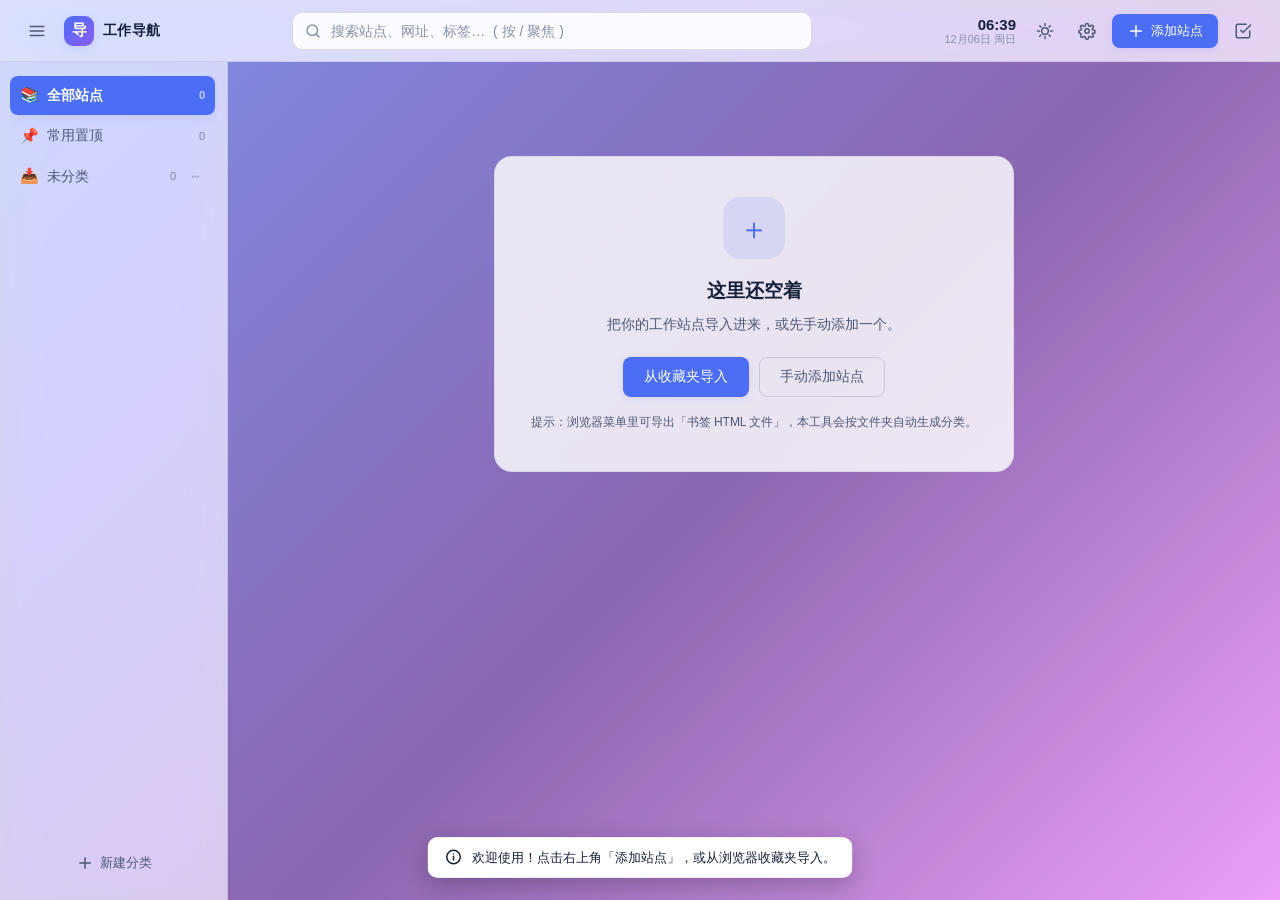
==== commit b072397d: "feat: 添加站点弹窗内置「从浏览器书签导入」入口 - 弹窗顶部新增常驻提示条，点击即关闭本弹窗并接续导入向导（编辑已有站点时隐藏） - 修复导入向导步骤条被 .modal-body 横向 flex" ====
--- a/index.html
+++ b/index.html
@@ -108,6 +108,10 @@
         <svg class="ico" viewBox="0 0 24 24"><path d="M6 6l12 12M18 6L6 18"/></svg>
       </button>
     </div>
+    <div class="modal-tip" id="siteImportTip">
+      <svg class="ico" viewBox="0 0 24 24"><path d="M4 6.5A1.5 1.5 0 0 1 5.5 5H9l2 2h7a1.5 1.5 0 0 1 1.5 1.5v9A1.5 1.5 0 0 1 18 19H5.5A1.5 1.5 0 0 1 4 17.5z"/><path d="M9 13.5h6M12 10.5v6"/></svg>
+      <span class="modal-tip-text">要一次添加多个站点？<button class="link-btn" id="btnImportFromBookmark" type="button">从浏览器书签导入</button>，会自动按书签文件夹生成分类。</span>
+    </div>
     <div class="modal-body">
       <form class="form" id="siteForm" novalidate>
         <input id="fSiteId" type="hidden">
@@ -197,7 +201,7 @@
         <svg class="ico" viewBox="0 0 24 24"><path d="M6 6l12 12M18 6L6 18"/></svg>
       </button>
     </div>
-    <div class="modal-body">
+    <div class="modal-body is-stack">
       <ol class="steps" id="importSteps">
         <li class="step is-active" data-step="1"><span class="step-no">1</span><span>选择文件</span></li>
         <li class="step" data-step="2"><span class="step-no">2</span><span>预览结果</span></li>
@@ -557,7 +561,7 @@
         <svg class="ico" viewBox="0 0 24 24"><path d="M6 6l12 12M18 6L6 18"/></svg>
       </button>
     </div>
-    <div class="modal-body">
+    <div class="modal-body is-stack">
       <div id="statsPanel"></div>
     </div>
   </div>
--- a/assets/css/layout.css
+++ b/assets/css/layout.css
@@ -193,6 +193,9 @@
 }
 .cat-item:hover .cat-more { opacity: 0.7; }
 .cat-item .cat-more:hover { background: rgba(128, 128, 140, 0.25); opacity: 1; }
+/* 「未分类」等虚拟分组的操作入口常驻可见，否则用户找不到 */
+.cat-item .cat-more.is-always { opacity: 0.4; }
+.cat-item:hover .cat-more.is-always { opacity: 0.85; }
 
 /* 二级分类缩进 */
 .cat-item.is-sub { padding-left: 26px; font-size: 13px; }
--- a/assets/css/components.css
+++ b/assets/css/components.css
@@ -278,6 +278,9 @@
 
 .modal-body > .form { flex: 1; min-width: 0; }
 .modal-body > .step-pane { width: 100%; }
+
+/* 纵向排布：导入向导的步骤条、访问统计等内容需要占满整行 */
+.modal-body.is-stack { flex-direction: column; gap: 0; }
 
 .modal-foot {
   flex: none;
@@ -951,7 +954,40 @@
 /* ---------- 搜不到时的动作区 ---------- */
 .no-result-actions { display: flex; gap: 8px; flex-wrap: wrap; justify-content: center; margin-top: 14px; }
 
+/* ---------- 弹窗内的辅助入口条（添加站点 → 从书签导入） ---------- */
+.modal-tip {
+  flex: none;
+  display: flex;
+  align-items: center;
+  gap: 8px;
+  padding: 10px 20px;
+  background: var(--accent-soft);
+  border-bottom: 1px solid var(--divider);
+  font-size: 12.5px;
+  line-height: 1.55;
+  color: var(--text-2);
+}
+.modal-tip .ico { width: 15px; height: 15px; flex: none; color: var(--accent); }
+.modal-tip-text { min-width: 0; }
+
+.link-btn {
+  appearance: none;
+  border: 0;
+  background: none;
+  padding: 0 1px;
+  font: inherit;
+  font-weight: 650;
+  color: var(--accent);
+  cursor: pointer;
+  text-decoration: underline;
+  text-underline-offset: 2px;
+  border-radius: var(--r-sm);
+}
+.link-btn:hover { opacity: 0.78; }
+.link-btn:focus-visible { outline: 2px solid var(--accent); outline-offset: 2px; }
+
 @media (max-width: 767px) {
   .bar-name { width: 84px; }
   .select-bar { bottom: 12px; padding: 8px 10px; gap: 6px; }
-}
+  .modal-tip { padding: 9px 14px; font-size: 12px; }
+}
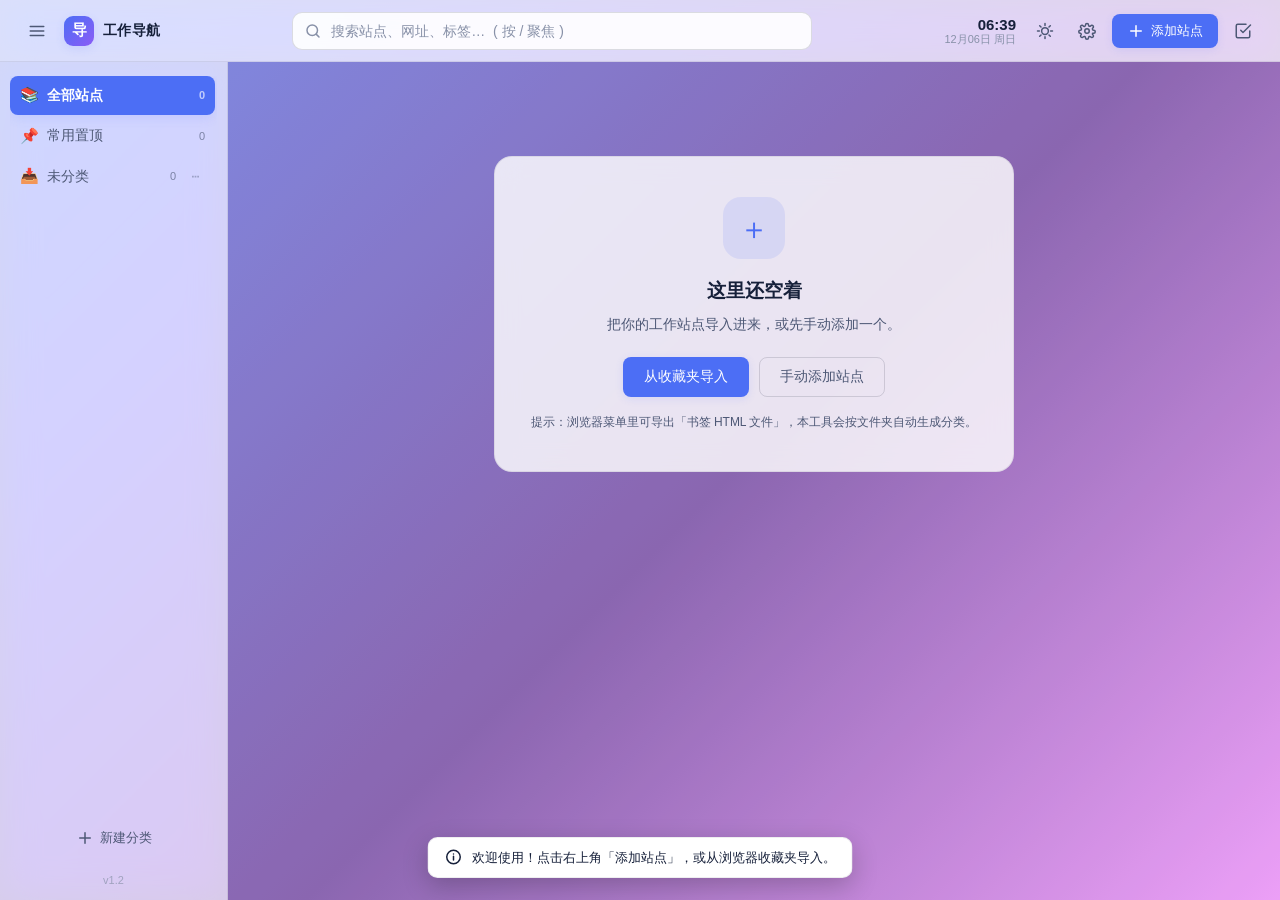
==== commit cdef7ee5: "chore: 版本号升至 v1.2，侧栏底部显示版本 - utils.js 引入 APP_VERSION / APP_VERSION_DATE 单一来源 - 侧边栏底部展示 v1.2，title 带发" ====
--- a/index.html
+++ b/index.html
@@ -27,7 +27,7 @@
 <!-- ===== 顶栏 ===== -->
 <header class="topbar">
   <div class="topbar-left">
-    <button aria-label="展开分类" class="icon-btn only-mobile" id="btnSidebarToggle" title="展开分类">
+    <button aria-expanded="true" aria-label="折叠侧边栏" class="icon-btn" id="btnSidebarToggle" title="折叠侧边栏">
       <svg class="ico" viewBox="0 0 24 24"><path d="M3 6h18M3 12h18M3 18h18"/></svg>
     </button>
     <div class="brand">
@@ -78,6 +78,7 @@
         <svg class="ico" viewBox="0 0 24 24"><path d="M12 5v14M5 12h14"/></svg>
         <span>新建分类</span>
       </button>
+      <div class="app-ver" id="appVer"></div>
     </div>
   </aside>
 
@@ -238,9 +239,12 @@
               <input checked id="checkAllCats" type="checkbox">
               <span>全选 / 全不选</span>
             </label>
-            <span class="tree-hint">取消勾选的分类不会被导入</span>
-          </div>
-          <ul class="tree" id="importTree"></ul>
+            <div class="tree-tools">
+              <button class="link-btn" id="btnTreeToggle" type="button">收起全部</button>
+              <span class="tree-hint">按书签目录层级展示，可逐个站点勾选</span>
+            </div>
+          </div>
+          <div class="tree" id="importTree"></div>
         </div>
       </section>
 
--- a/assets/css/base.css
+++ b/assets/css/base.css
@@ -148,10 +148,11 @@
 /* ---------- 通用工具类 ---------- */
 [hidden] { display: none !important; }
 
-.only-mobile { display: none; }
+/* 工具类必须压过组件自身的 display，否则会被后加载的 .icon-btn 覆盖 */
+.only-mobile { display: none !important; }
 
 @media (max-width: 1023px) {
-  .only-mobile { display: inline-flex; align-items: center; justify-content: center; }
+  .only-mobile { display: inline-flex !important; align-items: center; justify-content: center; }
 }
 
 /* 选区颜色 */
--- a/assets/css/layout.css
+++ b/assets/css/layout.css
@@ -135,6 +135,8 @@
   -webkit-backdrop-filter: blur(18px) saturate(160%);
   border-right: 1px solid var(--divider);
   overflow: hidden;
+  transition: width 0.26s var(--ease), padding 0.26s var(--ease),
+    border-color 0.26s var(--ease), opacity 0.2s var(--ease);
 }
 
 .cat-list {
@@ -145,6 +147,17 @@
 }
 
 .sidebar-foot { flex: none; padding-top: 10px; }
+
+/* 版本号：低调但可查，方便确认线上跑的是哪一版 */
+.app-ver {
+  margin-top: 10px;
+  text-align: center;
+  font-size: 11px;
+  line-height: 1.4;
+  color: var(--text-3);
+  opacity: 0.7;
+  user-select: text;
+}
 
 /* 分类项 */
 .cat-item {
@@ -197,8 +210,18 @@
 .cat-item .cat-more.is-always { opacity: 0.4; }
 .cat-item:hover .cat-more.is-always { opacity: 0.85; }
 
-/* 二级分类缩进 */
-.cat-item.is-sub { padding-left: 26px; font-size: 13px; }
+/* 多级分类缩进：--depth 由 JS 按实际层级写入（1 = 二级，最多 3） */
+.cat-item.is-sub { padding-left: calc(26px + var(--depth, 0) * 14px); font-size: 13px; }
+/* 层级参考线：让三层以上也能一眼看出归属 */
+.cat-item.is-sub::before {
+  content: '';
+  position: absolute;
+  left: calc(16px + (var(--depth, 0) - 1) * 14px);
+  top: 8px;
+  bottom: 8px;
+  width: 1px;
+  background: var(--divider);
+}
 
 .cat-sep {
   height: 1px;
@@ -242,6 +265,18 @@
   margin-bottom: 12px;
 }
 
+/* 多级分类：子层级的区块整体缩进，层级越深缩进越大（最多 3 级视觉缩进） */
+.section.is-nested { margin-left: calc(var(--depth, 1) * 18px); }
+.section.is-nested .section-title { font-size: 14px; }
+.section.is-nested .section-head::before {
+  content: '';
+  width: 3px;
+  height: 14px;
+  border-radius: 2px;
+  background: var(--divider);
+  flex: none;
+}
+
 .section-title {
   display: flex;
   align-items: center;
@@ -252,6 +287,14 @@
 }
 
 .section-title .cat-ico { font-size: 16px; }
+
+/* 深层分组：标题前显示父级路径，避免只看名字分不清归属 */
+.section-path {
+  font-size: 12px;
+  font-weight: 450;
+  color: var(--text-2);
+  opacity: 0.72;
+}
 
 .section-count {
   font-size: 12px;
@@ -460,6 +503,18 @@
 
 @media (max-width: 1399px) {
   .board { --cols-max: 4; }
+}
+
+/* 宽屏折叠：侧栏收成 0 宽，内容区占满；按钮留在顶栏，随时可展开 */
+@media (min-width: 1024px) {
+  .sidebar.is-collapsed {
+    width: 0;
+    padding-left: 0;
+    padding-right: 0;
+    border-right-color: transparent;
+    opacity: 0;
+    pointer-events: none;
+  }
 }
 
 @media (max-width: 1023px) {
--- a/assets/css/components.css
+++ b/assets/css/components.css
@@ -56,6 +56,7 @@
   flex: none;
 }
 .icon-btn:hover { background: var(--accent-soft); color: var(--accent); }
+.icon-btn.is-active { background: var(--accent-soft); color: var(--accent); }
 
 /* ---------- 表单 ---------- */
 .form { display: flex; flex-direction: column; gap: 14px; }
@@ -423,9 +424,11 @@
 .stat-chip.is-warn { background: var(--warn-soft); }
 .stat-chip.is-warn .stat-num { color: var(--warn); }
 
-/* 分类树（导入预览） */
+/* 分类树（导入预览）
+   结构：.tnode > .trow + .tchildren > .tnode ...
+   缩进由 --depth 控制，站点行与文件夹行共用 .trow 布局 */
 .tree-wrap {
-  max-height: 320px;
+  max-height: 340px;
   overflow-y: auto;
   border: 1px solid var(--divider);
   border-radius: var(--r-card);
@@ -435,43 +438,88 @@
   display: flex;
   align-items: center;
   justify-content: space-between;
+  gap: 10px;
   padding: 0 4px 10px;
   border-bottom: 1px solid var(--divider);
   margin-bottom: 8px;
-}
-.tree-hint { font-size: 11.5px; color: var(--text-3); }
+  position: sticky;
+  top: 0;
+  background: var(--bg-elevated);
+  z-index: 2;
+}
+.tree-tools { display: flex; align-items: center; gap: 10px; min-width: 0; }
+.tree-hint {
+  font-size: 11.5px;
+  color: var(--text-3);
+  overflow: hidden;
+  text-overflow: ellipsis;
+  white-space: nowrap;
+}
 
 .check { display: flex; align-items: center; gap: 7px; font-size: 12.5px; cursor: pointer; }
-.check input { width: 15px; height: 15px; accent-color: var(--accent); cursor: pointer; }
-
-.tree { display: flex; flex-direction: column; gap: 2px; }
-.tree-item { border-radius: var(--r-sm); }
-.tree-item > .check {
-  padding: 7px 8px;
+.check input { width: 15px; height: 15px; accent-color: var(--accent); cursor: pointer; flex: none; }
+
+.tree { display: flex; flex-direction: column; gap: 1px; }
+.tchildren[hidden] { display: none; }
+
+.trow {
+  display: flex;
+  align-items: center;
+  gap: 6px;
+  padding: 5px 8px 5px calc(8px + (var(--depth, 1) - 1) * 16px);
   border-radius: var(--r-sm);
-  font-weight: 550;
-  transition: var(--trans);
-}
-.tree-item > .check:hover { background: var(--accent-soft); }
-.tree-item .tree-sub { padding-left: 26px; }
-
-.tree-name { flex: 1; overflow: hidden; text-overflow: ellipsis; white-space: nowrap; }
-.tree-badge {
+  transition: var(--trans);
+  min-width: 0;
+}
+.trow:hover { background: var(--accent-soft); }
+
+/* 折叠箭头 */
+.tcaret {
+  width: 16px;
+  height: 16px;
+  flex: none;
+  display: grid;
+  place-items: center;
+  border: 0;
+  background: none;
+  color: var(--text-3);
+  cursor: pointer;
+  font-size: 10px;
+  transition: transform 0.15s ease;
+  padding: 0;
+}
+.tcaret.is-open { transform: rotate(90deg); }
+.tcaret.is-ghost { visibility: hidden; cursor: default; }
+
+.tfolder .check { flex: 1; min-width: 0; font-weight: 600; }
+.tfolder.is-top .check { font-weight: 650; }
+.tsite .check { flex: 1; min-width: 0; font-weight: 400; }
+
+.tname { flex: 1; overflow: hidden; text-overflow: ellipsis; white-space: nowrap; }
+.tsite .tname { color: var(--text-2); }
+.trow input:not(:checked) + .tname { color: var(--text-3); }
+
+.thost {
+  flex: none;
+  max-width: 38%;
+  font-size: 10.5px;
+  color: var(--text-3);
+  overflow: hidden;
+  text-overflow: ellipsis;
+  white-space: nowrap;
+}
+.tbadge {
   font-size: 11px;
   color: var(--text-3);
   background: var(--bg);
   padding: 1px 7px;
   border-radius: 99px;
   flex: none;
-}
-
-.tree-samples {
-  padding: 2px 8px 8px 30px;
-  font-size: 11.5px;
-  color: var(--text-3);
-  line-height: 1.7;
-}
-.tree-samples span { display: block; overflow: hidden; text-overflow: ellipsis; white-space: nowrap; }
+  font-variant-numeric: tabular-nums;
+}
+
+/* 未分类这一层没有真实文件夹，弱化显示 */
+.tfolder.is-virtual .tname { font-style: normal; color: var(--text-2); }
 
 /* 导入模式选择 */
 .mode-group { display: flex; flex-direction: column; gap: 9px; margin-bottom: 16px; }
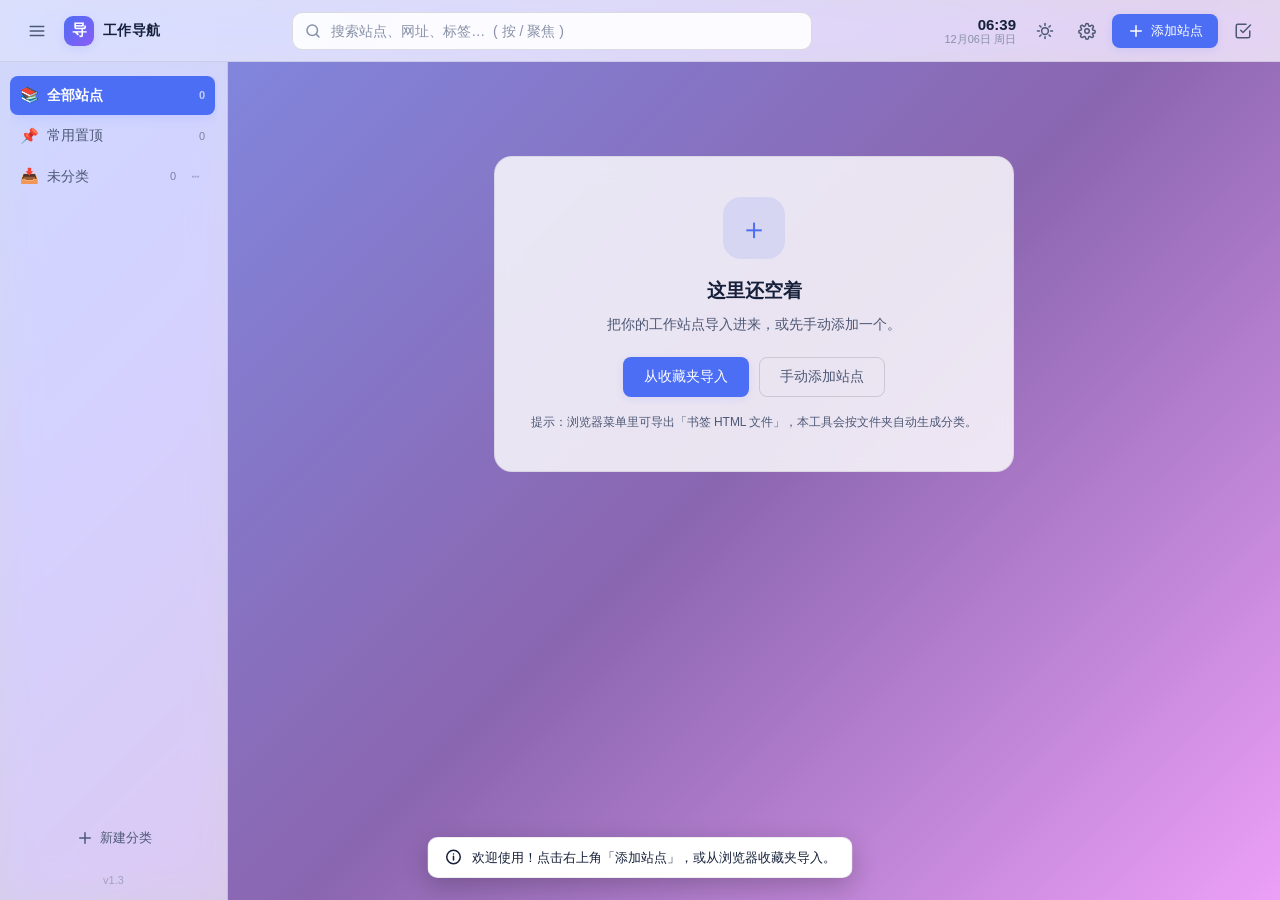
==== commit 10258ca7: "feat: v1.3 从收藏夹挑单个站点 + 修复统计弹窗被压在底层" ====
--- a/index.html
+++ b/index.html
@@ -111,7 +111,7 @@
     </div>
     <div class="modal-tip" id="siteImportTip">
       <svg class="ico" viewBox="0 0 24 24"><path d="M4 6.5A1.5 1.5 0 0 1 5.5 5H9l2 2h7a1.5 1.5 0 0 1 1.5 1.5v9A1.5 1.5 0 0 1 18 19H5.5A1.5 1.5 0 0 1 4 17.5z"/><path d="M9 13.5h6M12 10.5v6"/></svg>
-      <span class="modal-tip-text">要一次添加多个站点？<button class="link-btn" id="btnImportFromBookmark" type="button">从浏览器书签导入</button>，会自动按书签文件夹生成分类。</span>
+      <span class="modal-tip-text">要一次添加多个站点？<button class="link-btn" id="btnImportFromBookmark" type="button">从浏览器书签导入</button>；只补一条？<button class="link-btn" id="btnPickFromBookmark" type="button">从收藏夹挑一个</button>，会填入本表单并归到当前选中的分类，不新建分类。</span>
     </div>
     <div class="modal-body">
       <form class="form" id="siteForm" novalidate>
@@ -192,7 +192,37 @@
   </div>
 </div>
 
+<!-- ===== 从收藏夹挑单个站点 ===== -->
+<input accept=".html,.htm,text/html" hidden id="bmFileInput" type="file">
+<div class="modal" hidden id="bmPickModal">
+  <div class="modal-mask" data-close></div>
+  <div class="modal-panel modal-narrow">
+    <div class="modal-head">
+      <h3>从收藏夹挑一个站点</h3>
+      <button class="icon-btn" data-close title="关闭">
+        <svg class="ico" viewBox="0 0 24 24"><path d="M6 6l12 12M18 6L6 18"/></svg>
+      </button>
+    </div>
+    <div class="modal-body is-stack">
+      <div class="bm-bar">
+        <input autocomplete="off" class="text-input bm-search" id="bmSearch" placeholder="搜索名称、网址或书签目录…" spellcheck="false" type="text">
+        <span class="bm-count" id="bmCount"></span>
+      </div>
+      <div class="bm-list" id="bmList"></div>
+      <p class="bm-hint" id="bmHint"></p>
+      <p class="note-err" hidden id="bmErr"></p>
+    </div>
+    <div class="modal-foot">
+      <span class="foot-note" id="bmFootNote">只会填入表单，不会新建分类</span>
+      <div class="foot-right">
+        <button class="btn btn-outline" data-close>取消</button>
+      </div>
+    </div>
+  </div>
+</div>
+
 <!-- ===== 导入向导弹窗 ===== -->
+
 <div class="modal" hidden id="importModal">
   <div class="modal-mask" data-close></div>
   <div class="modal-panel modal-wide">
--- a/assets/css/base.css
+++ b/assets/css/base.css
@@ -48,6 +48,16 @@
 
   --ease: cubic-bezier(0.4, 0, 0.2, 1);
   --trans: all 0.2s var(--ease);
+
+  /* 层级阶梯：数值越大越靠前。统一在这里约定，避免再出现
+     「从设置抽屉里打开的弹窗被抽屉盖住」这类层叠错误。 */
+  --z-sidebar-mask: 15;
+  --z-topbar: 20;
+  --z-select-bar: 60;
+  --z-drawer: 110;
+  --z-modal: 120;      /* 必须高于抽屉：弹窗可以从抽屉里打开 */
+  --z-context-menu: 200;
+  --z-toast: 300;
 
   --font: -apple-system, BlinkMacSystemFont, "Segoe UI", "PingFang SC",
     "Hiragino Sans GB", "Microsoft YaHei", "Helvetica Neue", Arial, sans-serif;
--- a/assets/css/components.css
+++ b/assets/css/components.css
@@ -227,7 +227,7 @@
 .modal {
   position: fixed;
   inset: 0;
-  z-index: 100;
+  z-index: var(--z-modal);
   display: flex;
   align-items: center;
   justify-content: center;
@@ -521,6 +521,82 @@
 /* 未分类这一层没有真实文件夹，弱化显示 */
 .tfolder.is-virtual .tname { font-style: normal; color: var(--text-2); }
 
+/* 从收藏夹挑单个站点（只回填表单，不新建分类） */
+.modal-narrow { width: min(600px, 100%); }
+
+.bm-bar { display: flex; align-items: center; gap: 10px; margin-bottom: 10px; }
+.bm-search { flex: 1; margin-bottom: 0; font-size: 13px; }
+.bm-count { flex: none; font-size: 11.5px; color: var(--text-3); font-variant-numeric: tabular-nums; }
+
+.bm-list {
+  display: flex;
+  flex-direction: column;
+  gap: 1px;
+  height: min(320px, 42vh);
+  overflow-y: auto;
+  border: 1px solid var(--divider);
+  border-radius: var(--r-card);
+  padding: 6px;
+  background: var(--bg);
+}
+
+.bm-item {
+  display: flex;
+  align-items: baseline;
+  gap: 8px;
+  width: 100%;
+  min-width: 0;
+  padding: 7px 9px;
+  border: 0;
+  border-radius: var(--r-sm);
+  background: none;
+  color: inherit;
+  font: inherit;
+  text-align: left;
+  cursor: pointer;
+  transition: var(--trans);
+}
+.bm-item:hover { background: var(--accent-soft); }
+.bm-item:focus-visible { outline: 2px solid var(--accent); outline-offset: -2px; }
+
+.bm-name {
+  flex: 0 1 auto;
+  font-size: 13px;
+  color: var(--text);
+  overflow: hidden;
+  text-overflow: ellipsis;
+  white-space: nowrap;
+}
+.bm-host {
+  flex: 0 0 auto;
+  max-width: 30%;
+  padding: 1px 6px;
+  font-size: 10.5px;
+  color: var(--text-3);
+  background: var(--bg-elevated);
+  border-radius: 99px;
+  overflow: hidden;
+  text-overflow: ellipsis;
+  white-space: nowrap;
+}
+.bm-path {
+  flex: 1 1 auto;
+  min-width: 0;
+  text-align: right;
+  font-size: 10.5px;
+  color: var(--text-3);
+  overflow: hidden;
+  text-overflow: ellipsis;
+  white-space: nowrap;
+}
+.bm-empty { padding: 40px 8px; text-align: center; font-size: 12.5px; color: var(--text-3); }
+.bm-hint { margin-top: 8px; font-size: 11.5px; color: var(--text-3); min-height: 0; }
+.bm-hint:empty { display: none; }
+
+@media (max-width: 560px) {
+  .bm-host { display: none; }
+}
+
 /* 导入模式选择 */
 .mode-group { display: flex; flex-direction: column; gap: 9px; margin-bottom: 16px; }
 
@@ -569,7 +645,7 @@
 }
 
 /* ---------- 设置抽屉 ---------- */
-.drawer { position: fixed; inset: 0; z-index: 110; }
+.drawer { position: fixed; inset: 0; z-index: var(--z-drawer); }
 
 .drawer-mask {
   position: absolute;
@@ -741,7 +817,7 @@
 /* ---------- 右键菜单 ---------- */
 .context-menu {
   position: fixed;
-  z-index: 200;
+  z-index: var(--z-context-menu);
   min-width: 150px;
   padding: 5px;
   border-radius: 9px;
@@ -769,7 +845,7 @@
   bottom: 22px;
   left: 50%;
   transform: translateX(-50%);
-  z-index: 300;
+  z-index: var(--z-toast);
   display: flex;
   flex-direction: column-reverse;
   gap: 8px;
@@ -924,7 +1000,7 @@
   left: 50%;
   bottom: 22px;
   transform: translateX(-50%);
-  z-index: 60;
+  z-index: var(--z-select-bar);
   display: flex;
   align-items: center;
   gap: 8px;
